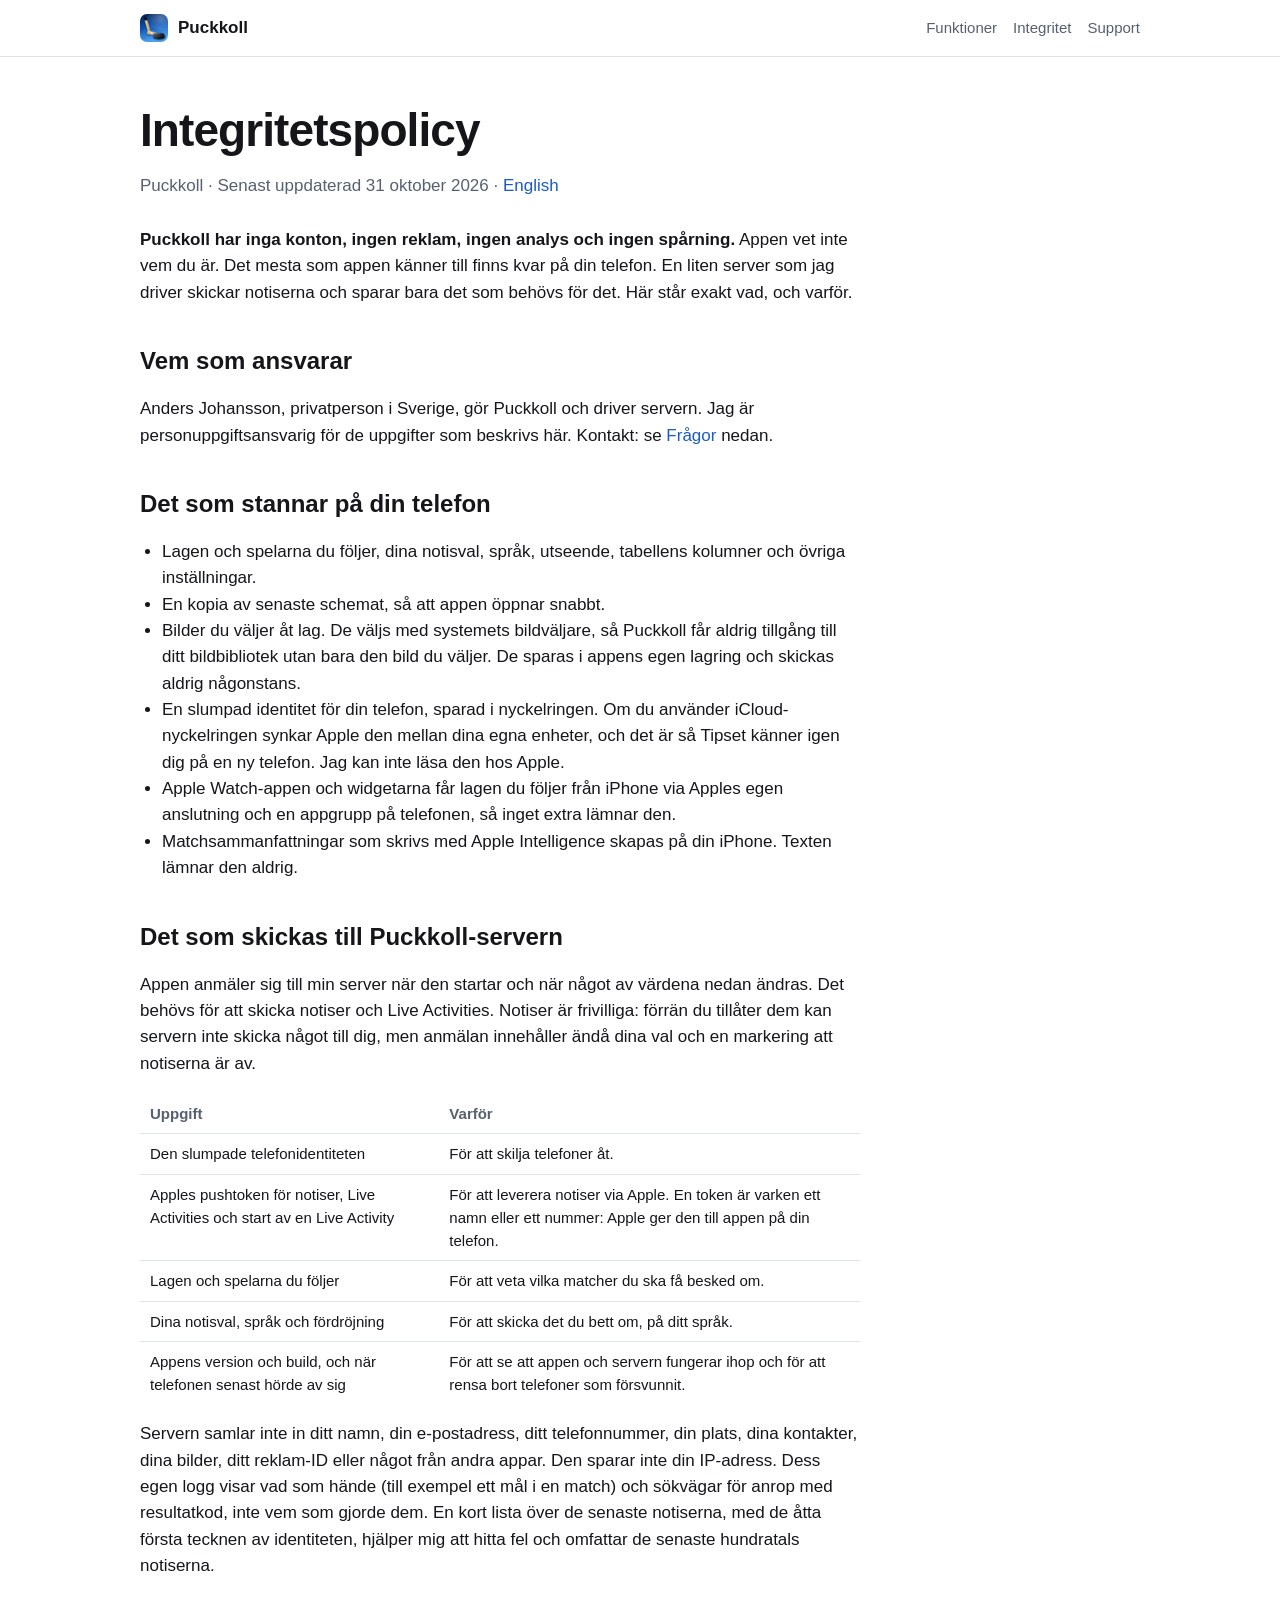
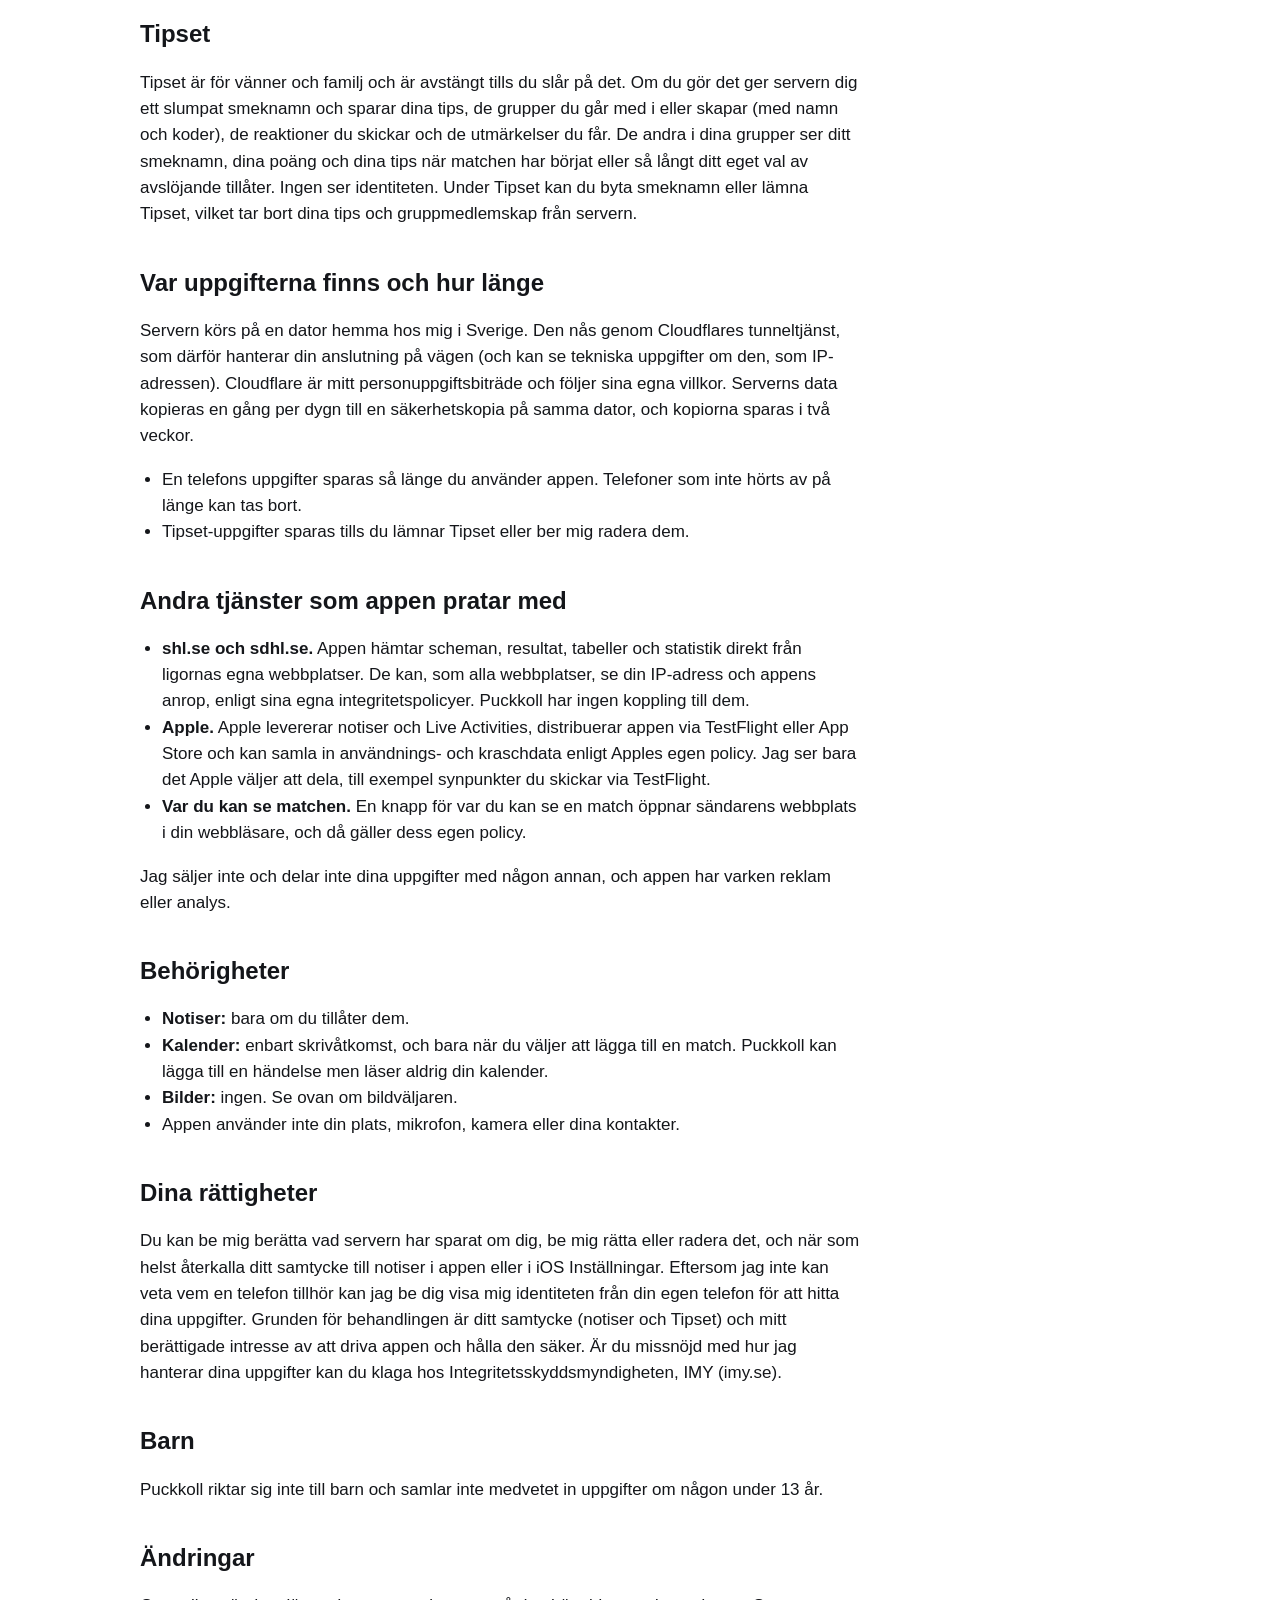
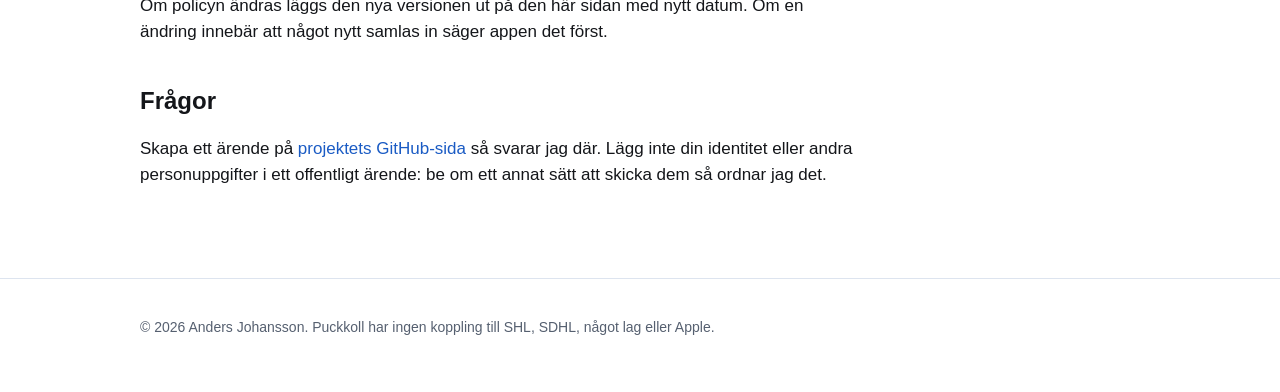
==== integritet.html @ f641938c "Puckkoll website: home, privacy policy (English and Swedish) and support" ====
<!doctype html>
<html lang="sv">
<head>
  <meta charset="utf-8">
  <meta name="viewport" content="width=device-width, initial-scale=1">
  <title>Integritetspolicy – Puckkoll</title>
  <meta name="description" content="Puckkoll har inga konton, ingen reklam, ingen analys och ingen spårning. Här står vad appen sparar på telefonen och vad notisservern lagrar.">
  <meta name="theme-color" content="#2b6fd0">
  <link rel="icon" type="image/png" href="assets/favicon.png">
  <link rel="apple-touch-icon" href="assets/apple-touch-icon.png">
  <link rel="stylesheet" href="style.css">
</head>
<body>
<header class="site-header">
  <div class="wrap">
    <a class="brand" href="./"><img src="assets/favicon.png" alt="" width="28" height="28">Puckkoll</a>
    <nav aria-label="Main"><a href="./#features">Funktioner</a><a href="integritet.html">Integritet</a><a href="support.html">Support</a></nav>
  </div>
</header>
<main class="wrap">
  <article class="prose">
    <h1>Integritetspolicy</h1>
    <p class="meta">Puckkoll &middot; Senast uppdaterad 31 oktober 2026 &middot; <a href="privacy.html">English</a></p>

    <p><strong>Puckkoll har inga konton, ingen reklam, ingen analys och ingen spårning.</strong> Appen vet inte vem du är. Det mesta som appen känner till finns kvar på din telefon. En liten server som jag driver skickar notiserna och sparar bara det som behövs för det. Här står exakt vad, och varför.</p>

    <h2>Vem som ansvarar</h2>
    <p>Anders Johansson, privatperson i Sverige, gör Puckkoll och driver servern. Jag är personuppgiftsansvarig för de uppgifter som beskrivs här. Kontakt: se <a href="#fragor">Frågor</a> nedan.</p>

    <h2>Det som stannar på din telefon</h2>
    <ul>
      <li>Lagen och spelarna du följer, dina notisval, språk, utseende, tabellens kolumner och övriga inställningar.</li>
      <li>En kopia av senaste schemat, så att appen öppnar snabbt.</li>
      <li>Bilder du väljer åt lag. De väljs med systemets bildväljare, så Puckkoll får aldrig tillgång till ditt bildbibliotek utan bara den bild du väljer. De sparas i appens egen lagring och skickas aldrig någonstans.</li>
      <li>En slumpad identitet för din telefon, sparad i nyckelringen. Om du använder iCloud-nyckelringen synkar Apple den mellan dina egna enheter, och det är så Tipset känner igen dig på en ny telefon. Jag kan inte läsa den hos Apple.</li>
      <li>Apple Watch-appen och widgetarna får lagen du följer från iPhone via Apples egen anslutning och en appgrupp på telefonen, så inget extra lämnar den.</li>
      <li>Matchsammanfattningar som skrivs med Apple Intelligence skapas på din iPhone. Texten lämnar den aldrig.</li>
    </ul>

    <h2>Det som skickas till Puckkoll-servern</h2>
    <p>Appen anmäler sig till min server när den startar och när något av värdena nedan ändras. Det behövs för att skicka notiser och Live Activities. Notiser är frivilliga: förrän du tillåter dem kan servern inte skicka något till dig, men anmälan innehåller ändå dina val och en markering att notiserna är av.</p>
    <table>
      <tr><th>Uppgift</th><th>Varför</th></tr>
      <tr><td>Den slumpade telefonidentiteten</td><td>För att skilja telefoner åt.</td></tr>
      <tr><td>Apples pushtoken för notiser, Live Activities och start av en Live Activity</td><td>För att leverera notiser via Apple. En token är varken ett namn eller ett nummer: Apple ger den till appen på din telefon.</td></tr>
      <tr><td>Lagen och spelarna du följer</td><td>För att veta vilka matcher du ska få besked om.</td></tr>
      <tr><td>Dina notisval, språk och fördröjning</td><td>För att skicka det du bett om, på ditt språk.</td></tr>
      <tr><td>Appens version och build, och när telefonen senast hörde av sig</td><td>För att se att appen och servern fungerar ihop och för att rensa bort telefoner som försvunnit.</td></tr>
    </table>
    <p>Servern samlar inte in ditt namn, din e-postadress, ditt telefonnummer, din plats, dina kontakter, dina bilder, ditt reklam-ID eller något från andra appar. Den sparar inte din IP-adress. Dess egen logg visar vad som hände (till exempel ett mål i en match) och sökvägar för anrop med resultatkod, inte vem som gjorde dem. En kort lista över de senaste notiserna, med de åtta första tecknen av identiteten, hjälper mig att hitta fel och omfattar de senaste hundratals notiserna.</p>

    <h2>Tipset</h2>
    <p>Tipset är för vänner och familj och är avstängt tills du slår på det. Om du gör det ger servern dig ett slumpat smeknamn och sparar dina tips, de grupper du går med i eller skapar (med namn och koder), de reaktioner du skickar och de utmärkelser du får. De andra i dina grupper ser ditt smeknamn, dina poäng och dina tips när matchen har börjat eller så långt ditt eget val av avslöjande tillåter. Ingen ser identiteten. Under Tipset kan du byta smeknamn eller lämna Tipset, vilket tar bort dina tips och gruppmedlemskap från servern.</p>

    <h2>Var uppgifterna finns och hur länge</h2>
    <p>Servern körs på en dator hemma hos mig i Sverige. Den nås genom Cloudflares tunneltjänst, som därför hanterar din anslutning på vägen (och kan se tekniska uppgifter om den, som IP-adressen). Cloudflare är mitt personuppgiftsbiträde och följer sina egna villkor. Serverns data kopieras en gång per dygn till en säkerhetskopia på samma dator, och kopiorna sparas i två veckor.</p>
    <ul>
      <li>En telefons uppgifter sparas så länge du använder appen. Telefoner som inte hörts av på länge kan tas bort.</li>
      <li>Tipset-uppgifter sparas tills du lämnar Tipset eller ber mig radera dem.</li>
    </ul>

    <h2>Andra tjänster som appen pratar med</h2>
    <ul>
      <li><strong>shl.se och sdhl.se.</strong> Appen hämtar scheman, resultat, tabeller och statistik direkt från ligornas egna webbplatser. De kan, som alla webbplatser, se din IP-adress och appens anrop, enligt sina egna integritetspolicyer. Puckkoll har ingen koppling till dem.</li>
      <li><strong>Apple.</strong> Apple levererar notiser och Live Activities, distribuerar appen via TestFlight eller App Store och kan samla in användnings- och kraschdata enligt Apples egen policy. Jag ser bara det Apple väljer att dela, till exempel synpunkter du skickar via TestFlight.</li>
      <li><strong>Var du kan se matchen.</strong> En knapp för var du kan se en match öppnar sändarens webbplats i din webbläsare, och då gäller dess egen policy.</li>
    </ul>
    <p>Jag säljer inte och delar inte dina uppgifter med någon annan, och appen har varken reklam eller analys.</p>

    <h2>Behörigheter</h2>
    <ul>
      <li><strong>Notiser:</strong> bara om du tillåter dem.</li>
      <li><strong>Kalender:</strong> enbart skrivåtkomst, och bara när du väljer att lägga till en match. Puckkoll kan lägga till en händelse men läser aldrig din kalender.</li>
      <li><strong>Bilder:</strong> ingen. Se ovan om bildväljaren.</li>
      <li>Appen använder inte din plats, mikrofon, kamera eller dina kontakter.</li>
    </ul>

    <h2>Dina rättigheter</h2>
    <p>Du kan be mig berätta vad servern har sparat om dig, be mig rätta eller radera det, och när som helst återkalla ditt samtycke till notiser i appen eller i iOS Inställningar. Eftersom jag inte kan veta vem en telefon tillhör kan jag be dig visa mig identiteten från din egen telefon för att hitta dina uppgifter. Grunden för behandlingen är ditt samtycke (notiser och Tipset) och mitt berättigade intresse av att driva appen och hålla den säker. Är du missnöjd med hur jag hanterar dina uppgifter kan du klaga hos Integritetsskyddsmyndigheten, IMY (imy.se).</p>

    <h2>Barn</h2>
    <p>Puckkoll riktar sig inte till barn och samlar inte medvetet in uppgifter om någon under 13 år.</p>

    <h2>Ändringar</h2>
    <p>Om policyn ändras läggs den nya versionen ut på den här sidan med nytt datum. Om en ändring innebär att något nytt samlas in säger appen det först.</p>

    <h2 id="fragor">Frågor</h2>
    <p>Skapa ett ärende på <a href="https://github.com/iDrewn/puckkoll-site/issues">projektets GitHub-sida</a> så svarar jag där. Lägg inte din identitet eller andra personuppgifter i ett offentligt ärende: be om ett annat sätt att skicka dem så ordnar jag det.</p>
  </article>
</main>
<footer>
  <div class="wrap">
    <p>&copy; 2026 Anders Johansson. Puckkoll har ingen koppling till SHL, SDHL, något lag eller Apple.</p>
  </div>
</footer>
</body>
</html>
---- style.css ----
:root {
  --bg: #ffffff;
  --surface: #f2f6fc;
  --text: #14161a;
  --muted: #566070;
  --line: #dde4ef;
  --ink: #1a5bc4;      /* blue for text and links, 6.2:1 on white */
  --ink-fill: #2b6fd0; /* the app icon's blue, for shapes */
  --on-ink: #ffffff;
  --radius: 22px;
  --maxw: 1040px;
}
@media (prefers-color-scheme: dark) {
  :root {
    --bg: #0b0f16;
    --surface: #131a26;
    --text: #f2f5fa;
    --muted: #a3adbd;
    --line: #232d3d;
    --ink: #8db9ff;
    --ink-fill: #2b6fd0;
    --on-ink: #071226;
  }
}
* { box-sizing: border-box; }
html { -webkit-text-size-adjust: 100%; scroll-behavior: smooth; }
@media (prefers-reduced-motion: reduce) { html { scroll-behavior: auto; } }
body { margin: 0; background: var(--bg); color: var(--text);
  font: 17px/1.55 -apple-system, BlinkMacSystemFont, "SF Pro Text", "Segoe UI", Roboto, Helvetica, Arial, sans-serif; }
a { color: var(--ink); text-decoration: none; }
a:hover { text-decoration: underline; }
a:focus-visible, summary:focus-visible { outline: 3px solid var(--ink); outline-offset: 3px; border-radius: 6px; }
img { max-width: 100%; height: auto; display: block; }
.wrap { max-width: var(--maxw); margin: 0 auto; padding: 0 20px; }

/* Header */
.site-header { position: sticky; top: 0; z-index: 10; background: color-mix(in srgb, var(--bg) 85%, transparent);
  backdrop-filter: saturate(180%) blur(20px); -webkit-backdrop-filter: saturate(180%) blur(20px); border-bottom: 1px solid var(--line); }
.site-header .wrap { display: flex; align-items: center; justify-content: space-between; flex-wrap: wrap; gap: 2px 16px; min-height: 56px; padding-top: 8px; padding-bottom: 8px; }
.brand { display: flex; align-items: center; gap: 10px; font-weight: 700; color: var(--text); }
.brand img { width: 28px; height: 28px; border-radius: 7px; }
nav a { margin-right: 16px; color: var(--muted); font-size: 15px; white-space: nowrap; }
nav a:last-child { margin-right: 0; }
nav a:hover { color: var(--text); text-decoration: none; }

/* A puck: a dark body, the club's colours as three stripes on its face, a little gloss. The same look as the badges in the app. */
.puck { --a: var(--ink-fill); --b: #fff; position: relative; display: block; width: 56px; height: 56px; border-radius: 50%;
  background: linear-gradient(180deg, #4a4a4c, #1b1b1d); box-shadow: 0 3px 8px rgba(10, 20, 40, .28); flex: none; }
.puck::before { content: ""; position: absolute; inset: 9%; border-radius: 50%; transform: translateY(-1%);
  background: linear-gradient(90deg, var(--a) 0 32%, var(--b) 32% 68%, var(--a) 68%); }
.puck::after { content: ""; position: absolute; inset: 9%; border-radius: 50%; transform: translateY(-1%);
  background: linear-gradient(135deg, rgba(255,255,255,.34), rgba(255,255,255,0) 45%, rgba(0,0,0,.22)); box-shadow: inset 0 0 0 1px rgba(255,255,255,.3); }

/* Hero: the puck slides in like it was passed, unless the visitor prefers reduced motion */
.hero { padding: 64px 0 40px; text-align: center; }
.hero .mark { width: min(168px, 44vw); height: auto; margin: 0 auto 18px; }
.hero .mark .puck { width: 100%; height: auto; aspect-ratio: 1; --a: #ffcc00; --b: #101114; animation: pass 1.1s .15s cubic-bezier(.2,.8,.2,1) both; }
@keyframes pass { from { transform: translateX(-80px) rotate(-180deg); opacity: 0; } to { transform: none; opacity: 1; } }
@media (prefers-reduced-motion: reduce) { .hero .mark .puck { animation: none; } }
.hero h1 { font: 700 clamp(44px, 9vw, 76px)/1.02 ui-rounded, "SF Pro Rounded", -apple-system, BlinkMacSystemFont, "Segoe UI", sans-serif; letter-spacing: -0.02em; margin: 0 0 14px; }
.hero p.lead { font-size: clamp(19px, 3vw, 23px); color: var(--muted); max-width: 640px; margin: 0 auto 26px; }
.badge { display: inline-block; padding: 6px 14px; border-radius: 999px; background: var(--surface); border: 1px solid var(--line); font-size: 14px; color: var(--muted); }
.showcase { margin-top: 44px; display: flex; gap: 24px; justify-content: center; align-items: flex-end; flex-wrap: wrap; }
.showcase .wide { width: min(880px, 100%); }
.showcase img { border-radius: 22px; border: 1px solid var(--line); box-shadow: 0 24px 48px rgba(10, 40, 100, .2); background: #fff; }
.caption { color: var(--muted); font-size: 14px; margin: 14px auto 0; }

/* The league's clubs, as pucks */
.clubs { display: flex; flex-wrap: wrap; gap: 14px; justify-content: center; margin: 34px auto 0; max-width: 760px; }
.clubs .puck { width: 48px; height: 48px; }

/* Sections */
section { padding: 56px 0; }
section h2 { font-size: clamp(28px, 5vw, 40px); line-height: 1.12; letter-spacing: -0.015em; margin: 0 0 12px; }
section .sub { color: var(--muted); max-width: 640px; margin: 0 0 32px; }
.grid { display: grid; gap: 18px; grid-template-columns: repeat(auto-fit, minmax(280px, 1fr)); }
.card { background: var(--surface); border: 1px solid var(--line); border-radius: var(--radius); padding: 24px; }
.card h3 { margin: 14px 0 6px; font-size: 20px; }
.card p { margin: 0; color: var(--muted); }
/* Each card carries a club's colours on a small puck, so the page is drawn with the app's own pieces */
.card .puck { width: 34px; height: 34px; }

.steps { display: grid; gap: 18px; grid-template-columns: repeat(auto-fit, minmax(240px, 1fr)); list-style: none; padding: 0; margin: 0; counter-reset: step; }
.steps li { counter-increment: step; background: var(--surface); border: 1px solid var(--line); border-radius: var(--radius); padding: 22px 24px; }
.steps li::before { content: counter(step); display: grid; place-items: center; width: 32px; height: 32px; border-radius: 50%; background: var(--ink); color: var(--on-ink); font-weight: 700; margin-bottom: 10px; }
.steps strong { display: block; font-size: 19px; margin-bottom: 4px; }
.steps span { color: var(--muted); }

.pair { display: grid; gap: 24px; grid-template-columns: repeat(auto-fit, minmax(300px, 1fr)); margin-top: 8px; }
.pair figure { margin: 0; }
.pair img { border-radius: 18px; border: 1px solid var(--line); box-shadow: 0 16px 36px rgba(10, 40, 100, .16); background: #fff; }
.pair figcaption { color: var(--muted); font-size: 14px; margin-top: 10px; }

.facts { display: grid; gap: 28px; grid-template-columns: repeat(auto-fit, minmax(280px, 1fr)); }
.facts h3 { margin: 0 0 8px; font-size: 18px; }
.facts ul { margin: 0; padding-left: 20px; color: var(--muted); }
.facts li { margin: 4px 0; }

/* Text pages */
.prose { max-width: 720px; padding: 48px 0 72px; }
.prose h1 { font-size: clamp(32px, 6vw, 46px); line-height: 1.1; margin: 0 0 8px; letter-spacing: -0.02em; }
.prose h2 { font-size: 24px; margin: 36px 0 8px; }
.prose .meta { color: var(--muted); margin-bottom: 28px; }
.prose ul { padding-left: 22px; }
.prose table { width: 100%; border-collapse: collapse; margin: 12px 0; font-size: 15px; }
.prose th, .prose td { text-align: left; vertical-align: top; padding: 8px 10px; border-top: 1px solid var(--line); }
.prose th { color: var(--muted); font-weight: 600; border-top: 0; }
.prose details { background: var(--surface); border: 1px solid var(--line); border-radius: 14px; padding: 14px 18px; margin: 12px 0; }
.prose summary { cursor: pointer; font-weight: 600; }
.prose details p { margin: 10px 0 0; color: var(--muted); }
code { background: var(--surface); border: 1px solid var(--line); border-radius: 6px; padding: 1px 6px; font-size: .92em; }

.button { display: inline-block; padding: 11px 22px; border-radius: 999px; background: var(--ink); color: var(--on-ink); font-weight: 600; }
.button:hover { text-decoration: none; filter: brightness(1.08); }
.button.secondary { background: var(--surface); color: var(--text); border: 1px solid var(--line); }

footer { border-top: 1px solid var(--line); padding: 32px 0 48px; color: var(--muted); font-size: 14px; }
footer p { margin: 6px 0; max-width: 760px; }
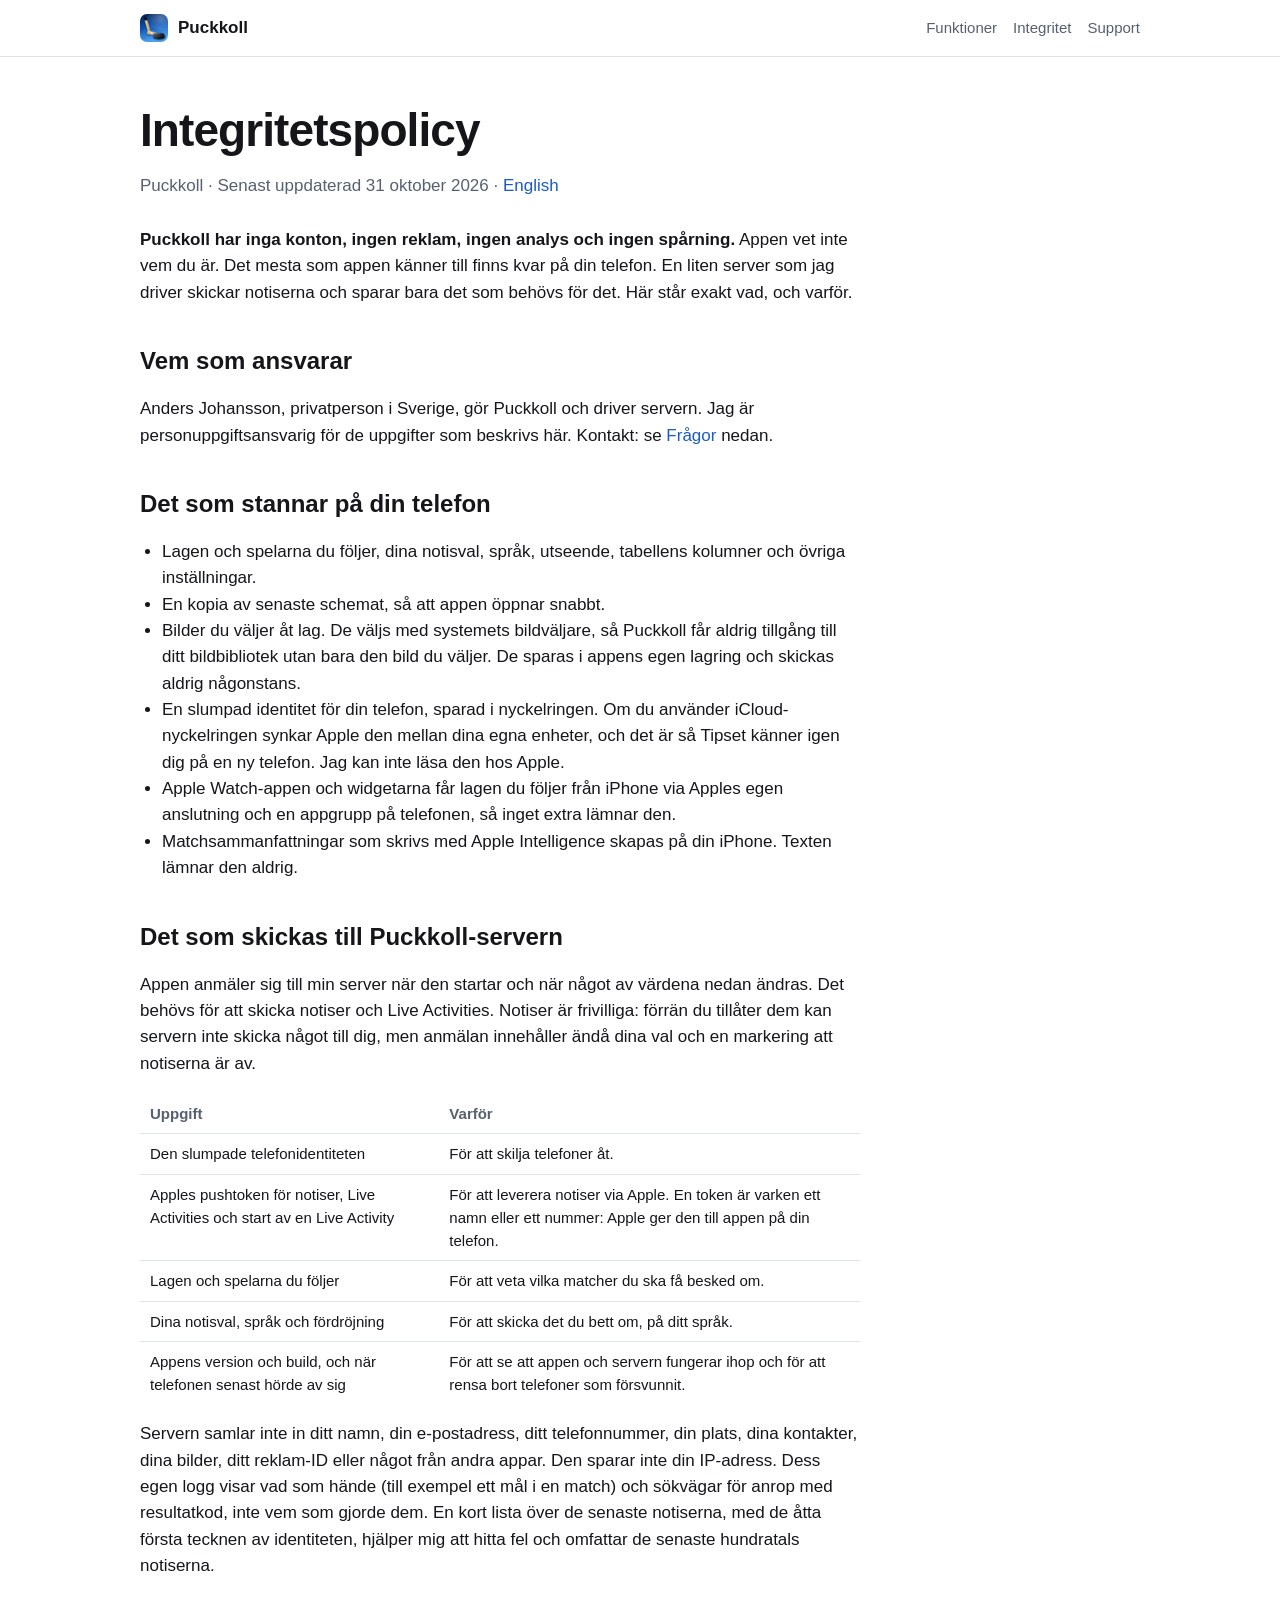
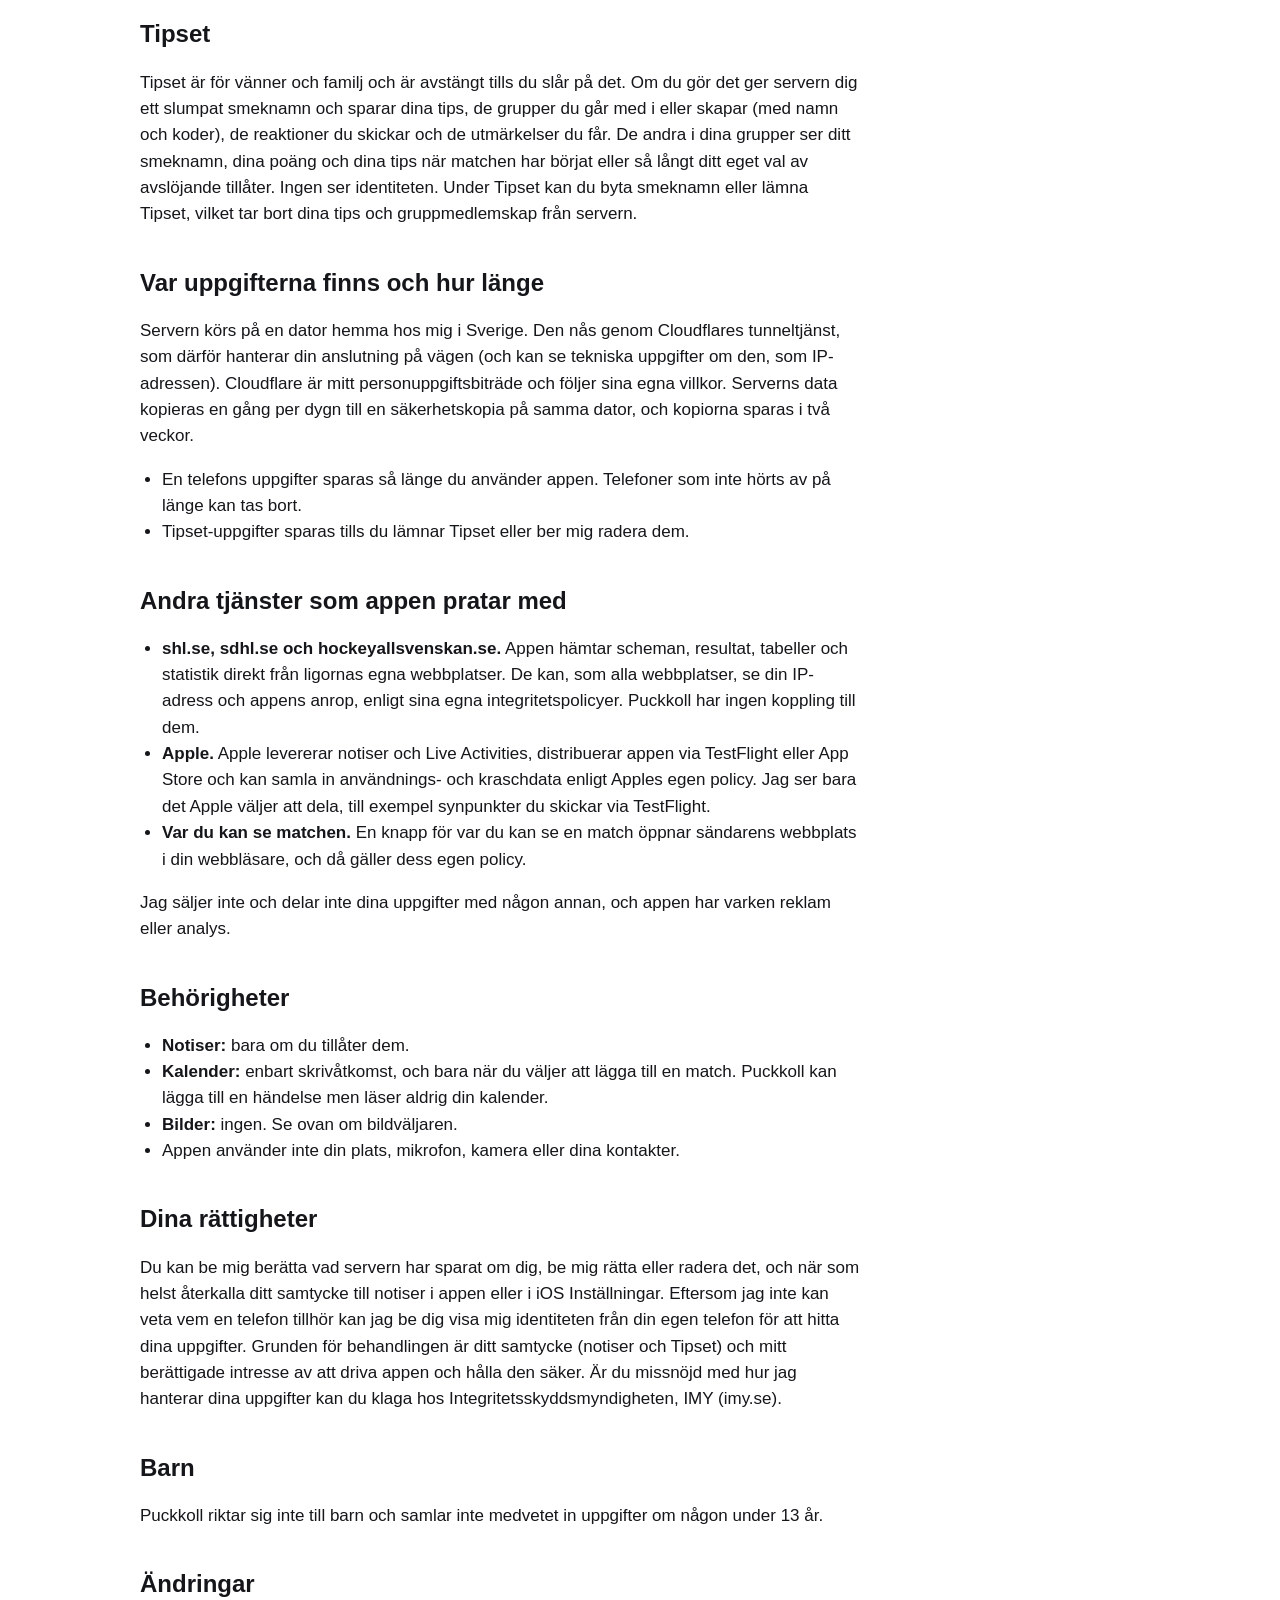
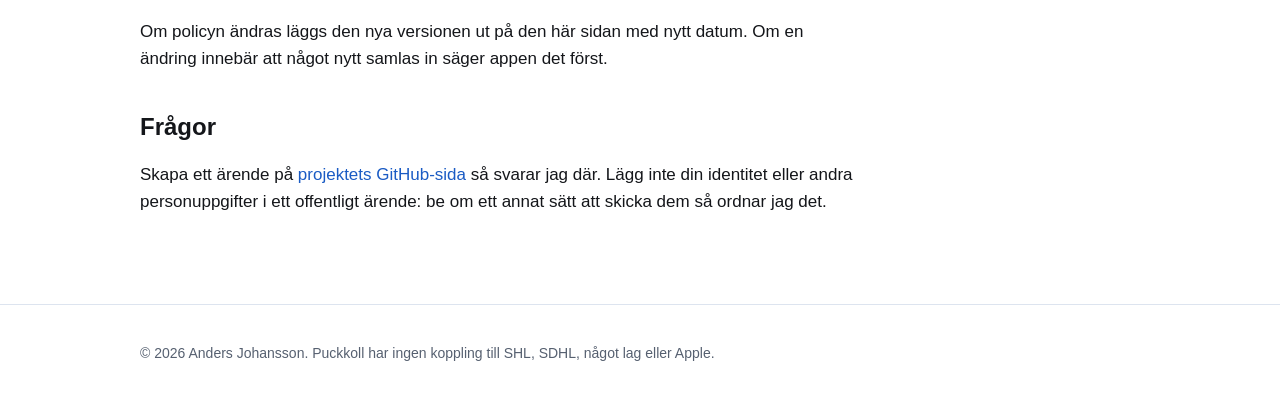
==== commit 49533ca1: "Site: TestFlight link and HockeyAllsvenskan" ====
--- a/integritet.html
+++ b/integritet.html
@@ -61,7 +61,7 @@
 
     <h2>Andra tjänster som appen pratar med</h2>
     <ul>
-      <li><strong>shl.se och sdhl.se.</strong> Appen hämtar scheman, resultat, tabeller och statistik direkt från ligornas egna webbplatser. De kan, som alla webbplatser, se din IP-adress och appens anrop, enligt sina egna integritetspolicyer. Puckkoll har ingen koppling till dem.</li>
+      <li><strong>shl.se, sdhl.se och hockeyallsvenskan.se.</strong> Appen hämtar scheman, resultat, tabeller och statistik direkt från ligornas egna webbplatser. De kan, som alla webbplatser, se din IP-adress och appens anrop, enligt sina egna integritetspolicyer. Puckkoll har ingen koppling till dem.</li>
       <li><strong>Apple.</strong> Apple levererar notiser och Live Activities, distribuerar appen via TestFlight eller App Store och kan samla in användnings- och kraschdata enligt Apples egen policy. Jag ser bara det Apple väljer att dela, till exempel synpunkter du skickar via TestFlight.</li>
       <li><strong>Var du kan se matchen.</strong> En knapp för var du kan se en match öppnar sändarens webbplats i din webbläsare, och då gäller dess egen policy.</li>
     </ul>
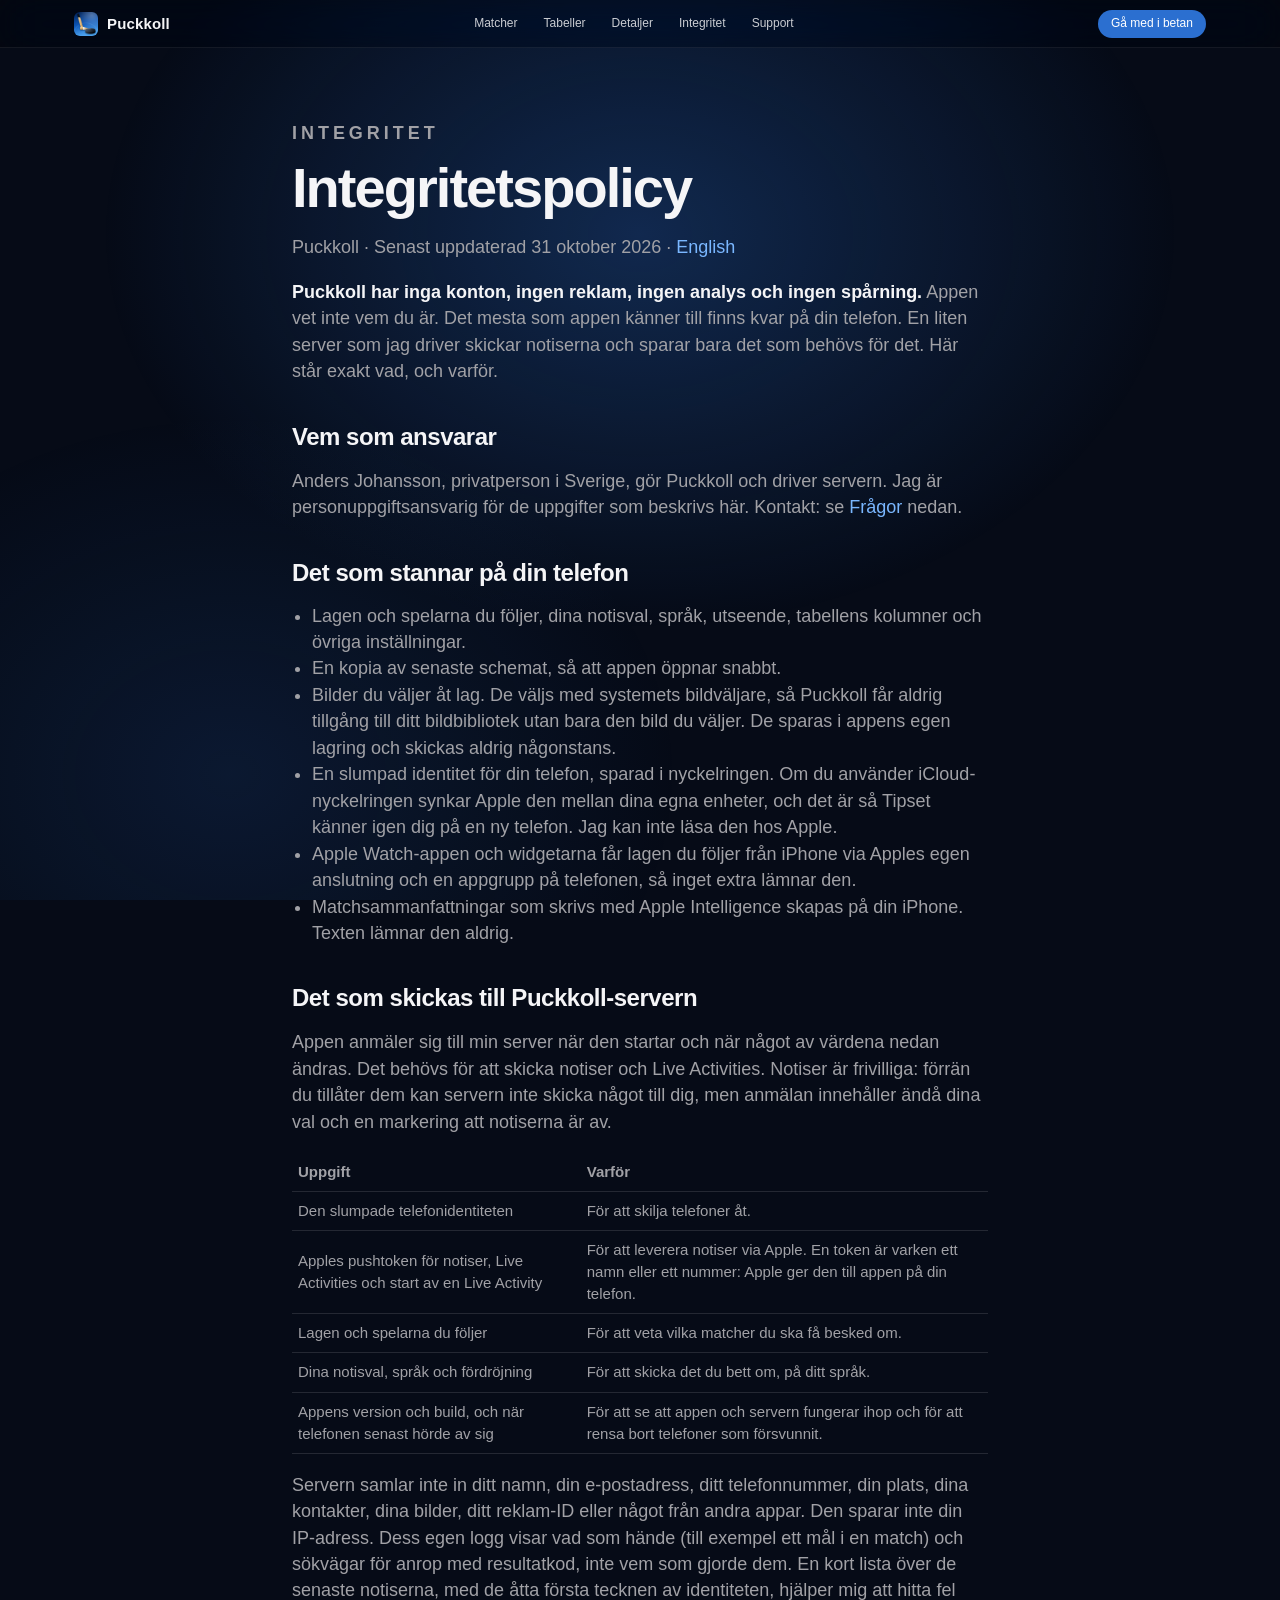
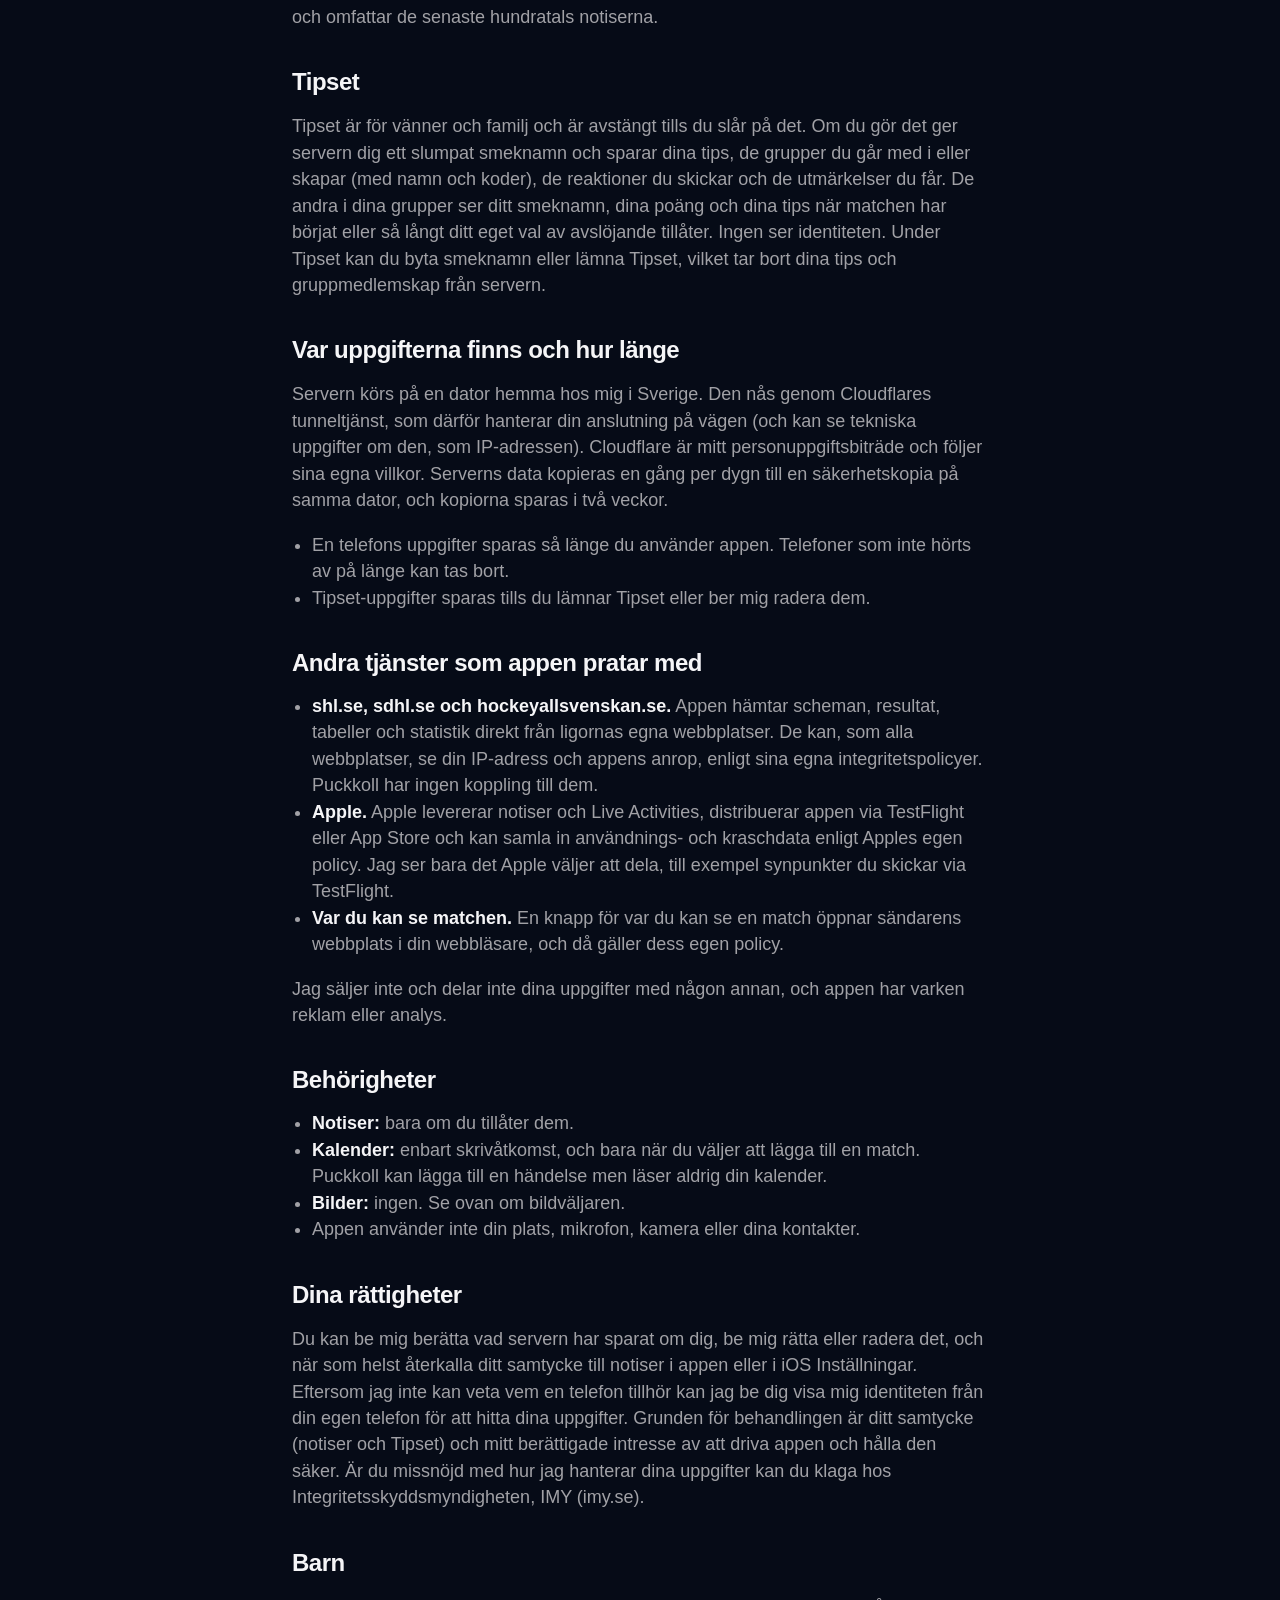
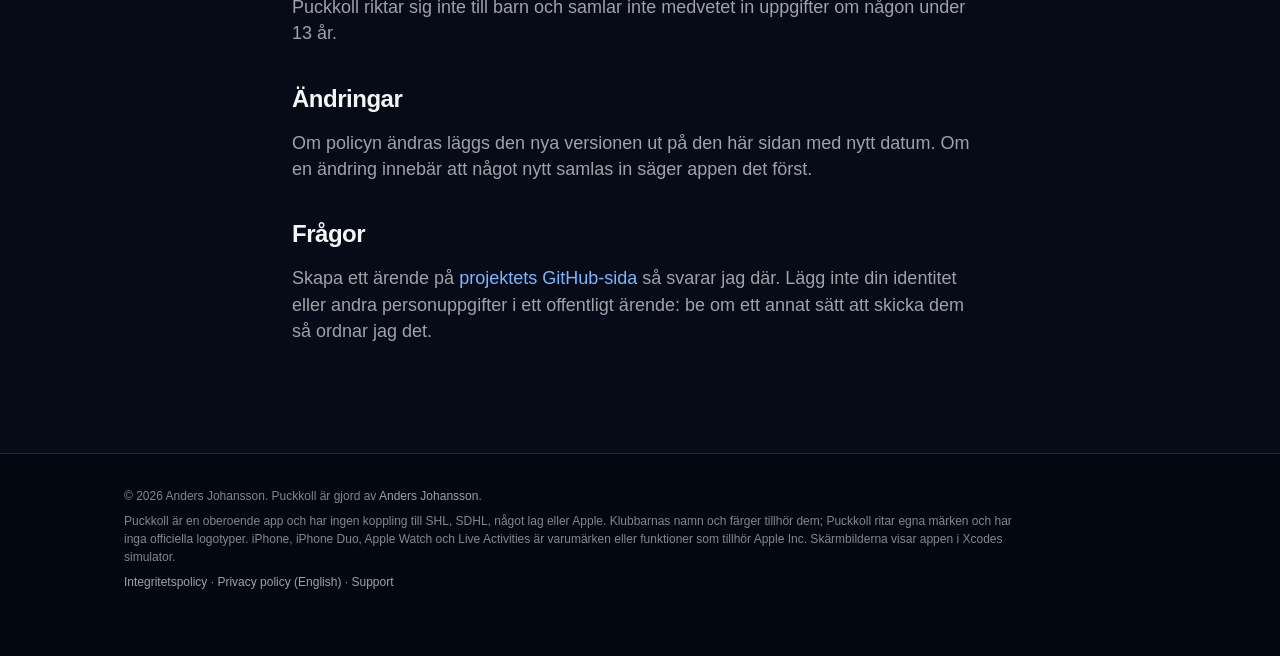
==== commit 2e044bca: "Rebuild in the shared scroll-motion style: pinned stages, continuous colour, Framedevice mockups Co-" ====
--- a/integritet.html
+++ b/integritet.html
@@ -2,24 +2,26 @@
 <html lang="sv">
 <head>
   <meta charset="utf-8">
-  <meta name="viewport" content="width=device-width, initial-scale=1">
+  <meta name="viewport" content="width=device-width, initial-scale=1, viewport-fit=cover">
   <title>Integritetspolicy – Puckkoll</title>
-  <meta name="description" content="Puckkoll har inga konton, ingen reklam, ingen analys och ingen spårning. Här står vad appen sparar på telefonen och vad notisservern lagrar.">
-  <meta name="theme-color" content="#2b6fd0">
+  <meta name="description" content="Så hanterar Puckkoll dina uppgifter.">
+  <meta name="theme-color" content="#060b17">
   <link rel="icon" type="image/png" href="assets/favicon.png">
   <link rel="apple-touch-icon" href="assets/apple-touch-icon.png">
-  <link rel="stylesheet" href="style.css">
+  <link rel="stylesheet" href="motion.css">
+  <link rel="stylesheet" href="theme.css">
 </head>
 <body>
-<header class="site-header">
-  <div class="wrap">
-    <a class="brand" href="./"><img src="assets/favicon.png" alt="" width="28" height="28">Puckkoll</a>
-    <nav aria-label="Main"><a href="./#features">Funktioner</a><a href="integritet.html">Integritet</a><a href="support.html">Support</a></nav>
-  </div>
-</header>
-<main class="wrap">
+<div class="ambient" aria-hidden="true"></div>
+<header class="nav"><div class="wrap">
+  <a class="brand" href="./"><img src="assets/icon.png" alt="" width="24" height="24">Puckkoll</a>
+  <ul><li><a href="./#matcher">Matcher</a></li><li><a href="./#tabeller">Tabeller</a></li><li><a href="./#details">Detaljer</a></li><li><a href="./integritet.html">Integritet</a></li><li><a href="./support.html">Support</a></li></ul>
+  <a class="buy" href="https://testflight.apple.com/join/mNUufdGk">Gå med i betan</a>
+</div></header>
+<main class="doc">
   <article class="prose">
-    <h1>Integritetspolicy</h1>
+    <p class="eyebrow">Integritet</p>
+  <h1>Integritetspolicy</h1>
     <p class="meta">Puckkoll &middot; Senast uppdaterad 31 oktober 2026 &middot; <a href="privacy.html">English</a></p>
 
     <p><strong>Puckkoll har inga konton, ingen reklam, ingen analys och ingen spårning.</strong> Appen vet inte vem du är. Det mesta som appen känner till finns kvar på din telefon. En liten server som jag driver skickar notiserna och sparar bara det som behövs för det. Här står exakt vad, och varför.</p>
@@ -88,10 +90,6 @@
     <p>Skapa ett ärende på <a href="https://github.com/iDrewn/puckkoll-site/issues">projektets GitHub-sida</a> så svarar jag där. Lägg inte din identitet eller andra personuppgifter i ett offentligt ärende: be om ett annat sätt att skicka dem så ordnar jag det.</p>
   </article>
 </main>
-<footer>
-  <div class="wrap">
-    <p>&copy; 2026 Anders Johansson. Puckkoll har ingen koppling till SHL, SDHL, något lag eller Apple.</p>
-  </div>
-</footer>
+<footer><div class="wrap"><p>&copy; 2026 Anders Johansson. Puckkoll är gjord av <a href="https://github.com/iDrewn">Anders Johansson</a>.</p><p>Puckkoll är en oberoende app och har ingen koppling till SHL, SDHL, något lag eller Apple. Klubbarnas namn och färger tillhör dem; Puckkoll ritar egna märken och har inga officiella logotyper. iPhone, iPhone Duo, Apple Watch och Live Activities är varumärken eller funktioner som tillhör Apple Inc. Skärmbilderna visar appen i Xcodes simulator.</p><p><a href="integritet.html">Integritetspolicy</a> &middot; <a href="privacy.html">Privacy policy (English)</a> &middot; <a href="support.html">Support</a></p></div></footer>
 </body>
 </html>
--- a/motion.css
+++ b/motion.css
@@ -0,0 +1,155 @@
+/* Shared base for the app sites. Per-site colours come from :root variables in theme.css. */
+:root {
+  --accent: #2b6fd0; --accent2: #7ab7ff; --bg: #05080f; --glow: 43,111,208;
+  --fg: #f5f5f7; --muted: #a1a1a6; --line: rgba(255,255,255,.12); --card: rgba(255,255,255,.06);
+  --gx: 0; --gy: 0;
+  --sans: -apple-system, BlinkMacSystemFont, "SF Pro Display", "SF Pro Text", "Helvetica Neue", Helvetica, Arial, sans-serif;
+}
+* { box-sizing: border-box; }
+html { -webkit-text-size-adjust: 100%; scroll-behavior: smooth; background: var(--bg); }
+body { margin: 0; background: var(--bg); color: var(--fg); font: 17px/1.47 var(--sans); -webkit-font-smoothing: antialiased; overflow-x: hidden; }
+a { color: var(--accent2); text-decoration: none; }
+a:hover { text-decoration: underline; }
+img { max-width: 100%; display: block; }
+.wrap { max-width: 1080px; margin: 0 auto; padding: 0 24px; }
+
+/* A glow that drifts behind everything, so the page itself seems to move */
+.ambient { position: fixed; inset: 0; z-index: 0; pointer-events: none;
+  background:
+    radial-gradient(60vmax 44vmax at calc(50% + var(--gx) * 1%) calc(26% + var(--gy) * 1%), rgba(var(--glow), .30), transparent 70%),
+    radial-gradient(50vmax 40vmax at calc(18% - var(--gx) * .8%) calc(86% - var(--gy) * 1%), rgba(var(--glow), .14), transparent 70%); }
+main, footer { position: relative; z-index: 1; }
+
+/* Nav */
+.nav { position: fixed; top: 0; left: 0; right: 0; z-index: 50; height: 48px; background: rgba(0,0,0,.34); backdrop-filter: saturate(180%) blur(22px); -webkit-backdrop-filter: saturate(180%) blur(22px); border-bottom: 1px solid rgba(255,255,255,.07); }
+.nav .wrap { height: 48px; display: flex; align-items: center; justify-content: space-between; gap: 18px; max-width: 1180px; }
+.brand { display: flex; align-items: center; gap: 9px; color: var(--fg); font-weight: 600; font-size: 15px; letter-spacing: .01em; }
+.brand:hover { text-decoration: none; }
+.brand img { width: 24px; height: 24px; border-radius: 6px; }
+.nav ul { display: flex; gap: 26px; list-style: none; margin: 0; padding: 0; font-size: 12px; }
+.nav ul a { color: rgba(245,245,247,.82); }
+.nav ul a:hover { color: #fff; text-decoration: none; }
+.buy { font-size: 12px; background: var(--accent); color: #fff; padding: 5px 13px; border-radius: 99px; font-weight: 500; }
+.buy:hover { text-decoration: none; filter: brightness(1.12); }
+@media (max-width: 760px) { .nav ul { display: none; } }
+
+/* Type */
+.eyebrow { font-size: 13px; font-weight: 700; letter-spacing: .22em; text-transform: uppercase; color: var(--accent2); margin: 0 0 14px; }
+h1, h2, h3 { font-family: var(--sans); letter-spacing: -.035em; margin: 0; }
+h1 { font-size: clamp(46px, 10vw, 112px); line-height: 1; font-weight: 800; }
+h2 { font-size: clamp(34px, 5.6vw, 68px); line-height: 1.04; font-weight: 800; }
+h3 { font-size: 24px; line-height: 1.15; font-weight: 700; letter-spacing: -.02em; }
+.grad { background: linear-gradient(92deg, var(--accent2), var(--accent) 55%, var(--accent3, var(--accent))); -webkit-background-clip: text; background-clip: text; color: transparent; }
+.lead { font-size: clamp(19px, 2.3vw, 28px); line-height: 1.28; color: var(--muted); font-weight: 500; margin: 22px 0 0; max-width: 34ch; }
+.cta { display: flex; gap: 12px; flex-wrap: wrap; margin-top: 30px; }
+.pill { display: inline-block; padding: 12px 24px; border-radius: 99px; font-size: 17px; font-weight: 500; }
+.pill:hover { text-decoration: none; filter: brightness(1.12); }
+.pill.fill { background: var(--accent); color: #fff; }
+.pill.line { border: 1px solid var(--accent2); color: var(--accent2); }
+.pill.off { background: rgba(255,255,255,.1); color: var(--muted); cursor: default; }
+
+/* ---- Pinned stages: the content moves while the screen stays ---- */
+.stage { position: relative; height: calc(var(--n, 4) * 100vh); height: calc(var(--n, 4) * 100svh); }
+.pin { position: sticky; top: 0; height: 100vh; height: 100svh; overflow: hidden; }
+.pin.split { display: grid; grid-template-columns: 1fr 1fr; align-items: center; max-width: 1180px; margin: 0 auto; padding: 0 28px; gap: 24px; }
+.pin.split.flip .copy { order: 2; }
+.copy { position: relative; height: 56vh; height: 56svh; }
+.beat { position: absolute; inset: 0; display: flex; flex-direction: column; justify-content: center; opacity: var(--v, 1);
+  transform: translate3d(0, calc(var(--ty, 0) * 1px), 0) scale(calc(.95 + .05 * var(--v, 1))); filter: blur(calc((1 - var(--v, 1)) * 14px)); will-change: opacity, transform, filter; }
+.beat p { font-size: clamp(18px, 2vw, 24px); line-height: 1.34; color: var(--muted); font-weight: 500; margin: 18px 0 0; max-width: 28ch; }
+.beat h2 { max-width: 12ch; }
+.devwrap { position: relative; height: 86vh; height: 86svh; display: flex; align-items: center; justify-content: center; perspective: 1700px; }
+.device { position: relative; height: 100%; aspect-ratio: 1306 / 2360; will-change: transform; transform-style: preserve-3d; filter: drop-shadow(0 40px 70px rgba(0,0,0,.5)); }
+.device img { position: absolute; inset: 0; width: 100%; height: 100%; object-fit: contain; opacity: var(--v, 1); will-change: opacity; }
+.device.wide { aspect-ratio: auto; height: auto; width: min(100%, 640px); }
+.device.wide img { position: relative; border-radius: 22px; opacity: 1; box-shadow: 0 0 0 1px rgba(255,255,255,.1); }
+.device.wide img + img { position: absolute; inset: 0; height: 100%; opacity: var(--v, 0); }
+
+/* Hero */
+.hero .pin { display: grid; place-items: center; }
+.hero-copy { position: absolute; left: 0; right: 0; top: 0; bottom: 0; display: flex; flex-direction: column; align-items: center; justify-content: center; text-align: center; padding: 0 24px;
+  opacity: var(--v, 1); transform: translate3d(0, calc(var(--ty, 0) * 1px), 0) scale(calc(.92 + .08 * var(--v, 1))); filter: blur(calc((1 - var(--v, 1)) * 16px)); }
+.hero-copy .lead { margin-left: auto; margin-right: auto; max-width: 30ch; }
+.hero-copy .cta { justify-content: center; }
+.hero-tag { position: absolute; left: 0; right: 0; top: 13vh; top: 13svh; padding: 0 24px; text-align: center; font-size: clamp(32px, 7.4vw, 76px); font-weight: 800; letter-spacing: -.04em; line-height: 1.04; opacity: var(--v, 1); transform: translate3d(0, calc(var(--ty, 0) * 1px), 0) scale(calc(.94 + .06 * var(--v, 1))); filter: blur(calc((1 - var(--v, 1)) * 14px)); z-index: 2; }
+.fan { position: absolute; inset: 0; display: grid; place-items: end center; perspective: 1700px; }
+.fan .device { grid-area: 1 / 1; height: min(78svh, 112vw * 1.1); margin-bottom: -2svh; }
+.fan.low .device { margin-bottom: -14svh; }
+
+/* Big numbers */
+.numbers .pin { display: grid; place-items: center; text-align: center; }
+.numbers .row { display: flex; gap: clamp(20px, 6vw, 90px); justify-content: center; flex-wrap: wrap; will-change: transform, opacity; }
+.numbers .n { font-size: clamp(68px, 15vw, 190px); font-weight: 800; letter-spacing: -.06em; line-height: .95; }
+.numbers .l { color: var(--muted); font-weight: 600; letter-spacing: .06em; text-transform: uppercase; font-size: 14px; margin-top: 6px; }
+.numbers .sentence { position: absolute; left: 0; right: 0; bottom: 12vh; text-align: center; font-size: clamp(19px, 2.4vw, 30px); color: var(--muted); font-weight: 500; padding: 0 24px; }
+
+/* Reveal blocks, driven continuously by position */
+[data-reveal] { opacity: var(--r, 1); transform: translate3d(0, calc((1 - var(--r, 1)) * 70px), 0) scale(calc(.93 + .07 * var(--r, 1))); filter: blur(calc((1 - var(--r, 1)) * 8px)); will-change: opacity, transform; }
+section.block { padding: 18vh 0; position: relative; }
+.center { text-align: center; }
+.center .lead { margin-left: auto; margin-right: auto; }
+.bento { display: grid; grid-template-columns: repeat(6, 1fr); gap: 16px; margin-top: 56px; }
+.tile { grid-column: span 2; background: var(--card); border: 1px solid var(--line); border-radius: 30px; padding: 32px; min-height: 230px; text-align: left; backdrop-filter: blur(14px); -webkit-backdrop-filter: blur(14px); }
+.tile.w3 { grid-column: span 3; } .tile.w4 { grid-column: span 4; } .tile.w6 { grid-column: span 6; }
+.tile .k { display: block; font-size: 12px; font-weight: 700; letter-spacing: .2em; text-transform: uppercase; color: var(--accent2); margin-bottom: 14px; }
+.tile h3 { margin-bottom: 10px; }
+.tile p { margin: 0; color: var(--muted); font-size: 17px; }
+.tile.hot { background: linear-gradient(135deg, rgba(var(--glow), .42), rgba(var(--glow), .08)); }
+@media (max-width: 860px) { .bento { grid-template-columns: 1fr; } .tile, .tile.w3, .tile.w4, .tile.w6 { grid-column: auto; } }
+
+/* Horizontal track: vertical scroll becomes sideways motion */
+.hstage .pin { display: flex; align-items: center; }
+.track { display: flex; gap: 22px; padding: 0 22px; will-change: transform; }
+.track .card { flex: 0 0 auto; width: min(78vw, 420px); background: var(--card); border: 1px solid var(--line); border-radius: 32px; padding: 30px; min-height: 52vh; display: flex; flex-direction: column; justify-content: space-between; }
+.track .card h3 { font-size: 30px; }
+.track .card p { color: var(--muted); }
+
+/* Call to action */
+.cta-block { text-align: center; padding: 22vh 0 18vh; }
+.cta-block .icon { width: 132px; height: 132px; border-radius: 30px; margin: 0 auto 30px; box-shadow: 0 20px 60px rgba(var(--glow), .5); }
+.cta-block .cta { justify-content: center; }
+.cta-block .lead { margin-left: auto; margin-right: auto; }
+
+/* Doc pages */
+.doc { max-width: 740px; margin: 0 auto; padding: 120px 22px 90px; position: relative; z-index: 1; }
+.doc h1 { font-size: clamp(36px, 6vw, 56px); }
+.doc h2 { font-size: 24px; margin-top: 40px; letter-spacing: -.02em; }
+.doc p, .doc li { color: var(--muted); font-size: 18px; }
+.doc ul { padding-left: 20px; }
+.doc strong { color: var(--fg); }
+.doc details { background: var(--card); border: 1px solid var(--line); border-radius: 16px; padding: 14px 18px; margin: 12px 0; }
+.doc summary { cursor: pointer; font-weight: 600; color: var(--fg); }
+.doc code { color: var(--fg); }
+.doc table { border-collapse: collapse; width: 100%; font-size: 15px; } .doc td, .doc th { border-bottom: 1px solid var(--line); padding: 8px 6px; text-align: left; color: var(--muted); }
+
+footer { border-top: 1px solid var(--line); padding: 34px 0 56px; color: #86868b; font-size: 12px; background: rgba(0,0,0,.35); }
+footer p { margin: 0 0 8px; max-width: 900px; } footer a { color: #a1a1a6; }
+
+/* Mobile layout: the device on top, the words under it */
+@media (max-width: 820px) {
+  .pin.split { grid-template-columns: 1fr; grid-template-rows: 58svh 1fr; padding: 54px 22px 0; gap: 0; align-items: start; }
+  .pin.split .copy, .pin.split.flip .copy { order: 2; height: 34svh; align-self: start; text-align: center; }
+  .pin.split .devwrap { order: 1; height: 56svh; }
+  .beat { align-items: center; justify-content: flex-start; padding-top: 6px; }
+  .beat h2 { font-size: clamp(28px, 8.4vw, 40px); max-width: 14ch; }
+  .beat p { font-size: 17px; max-width: 30ch; margin-top: 12px; }
+  .fan .device { height: 62svh; }
+}
+
+/* No JS or reduced motion: a calm, stacked layout with nothing pinned */
+:is(html:not(.js), html.reduced) .stage { height: auto; }
+:is(html:not(.js), html.reduced) .pin { position: static; height: auto; overflow: visible; padding: 56px 0; }
+:is(html:not(.js), html.reduced) .copy { height: auto; display: flex; flex-direction: column; gap: 36px; }
+:is(html:not(.js), html.reduced) .beat, :is(html:not(.js), html.reduced) .hero-copy { position: static; opacity: 1; transform: none; filter: none; }
+:is(html:not(.js), html.reduced) .hero-copy { padding: 60px 24px; }
+:is(html:not(.js), html.reduced) .hero-tag { position: static; opacity: 1; transform: none; filter: none; padding: 20px 24px; }
+:is(html:not(.js), html.reduced) .devwrap { height: auto; flex-wrap: wrap; gap: 18px; }
+:is(html:not(.js), html.reduced) .device { height: 62vh; transform: none !important; }
+:is(html:not(.js), html.reduced) .device img { position: relative; opacity: 1; }
+:is(html:not(.js), html.reduced) .fan { position: static; flex-wrap: wrap; gap: 14px; }
+:is(html:not(.js), html.reduced) .fan .device { height: 52vh; margin: 0; }
+:is(html:not(.js), html.reduced) [data-reveal] { opacity: 1; transform: none; filter: none; }
+:is(html:not(.js), html.reduced) .numbers .pin { padding: 80px 0; }
+:is(html:not(.js), html.reduced) .numbers .sentence { position: static; margin-top: 30px; }
+:is(html:not(.js), html.reduced) .track { flex-wrap: wrap; }
+:is(html:not(.js), html.reduced) .hstage .pin { display: block; }
--- a/theme.css
+++ b/theme.css
@@ -0,0 +1,6 @@
+:root { --accent: #2b6fd0; --accent2: #7ab7ff; --accent3: #9be7ff; --bg: #060b17; --glow: 43,111,208; }
+.puck { --a:#fff; --b:#fff; position: relative; display: block; width: 56px; height: 56px; border-radius: 50%; background: linear-gradient(180deg,#4a4a4c,#1b1b1d); box-shadow: 0 6px 18px rgba(0,0,0,.45); flex: none; }
+.puck::before { content:""; position:absolute; inset:9%; border-radius:50%; transform:translateY(-1%); background: linear-gradient(90deg,var(--a) 0 32%,var(--b) 32% 68%,var(--a) 68%); }
+.puck::after { content:""; position:absolute; inset:9%; border-radius:50%; transform:translateY(-1%); background: linear-gradient(135deg,rgba(255,255,255,.34),rgba(255,255,255,0) 45%,rgba(0,0,0,.22)); box-shadow: inset 0 0 0 1px rgba(255,255,255,.3); }
+.puck.big { width: clamp(54px, 9vw, 96px); height: clamp(54px, 9vw, 96px); will-change: transform; }
+.pucks { display: flex; flex-wrap: wrap; justify-content: center; gap: clamp(14px, 3vw, 34px); max-width: 980px; margin: 0 auto; }
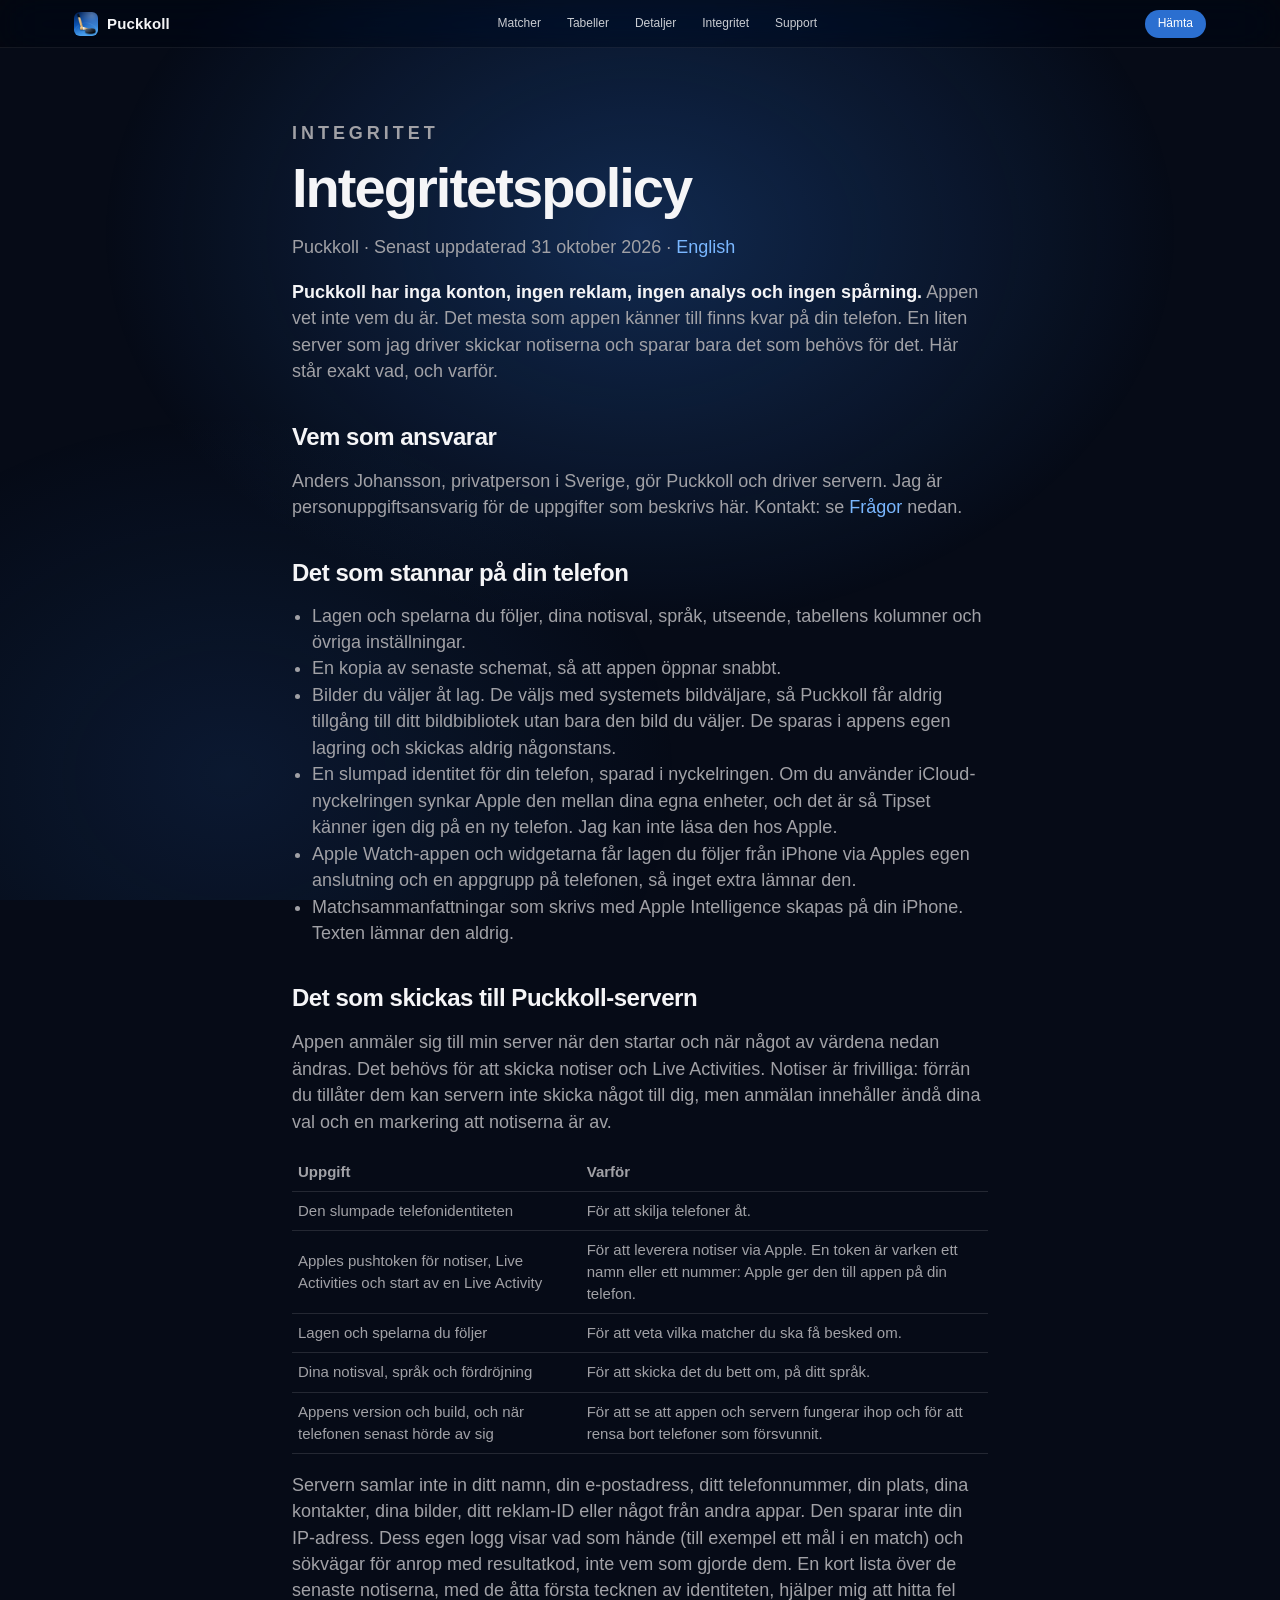
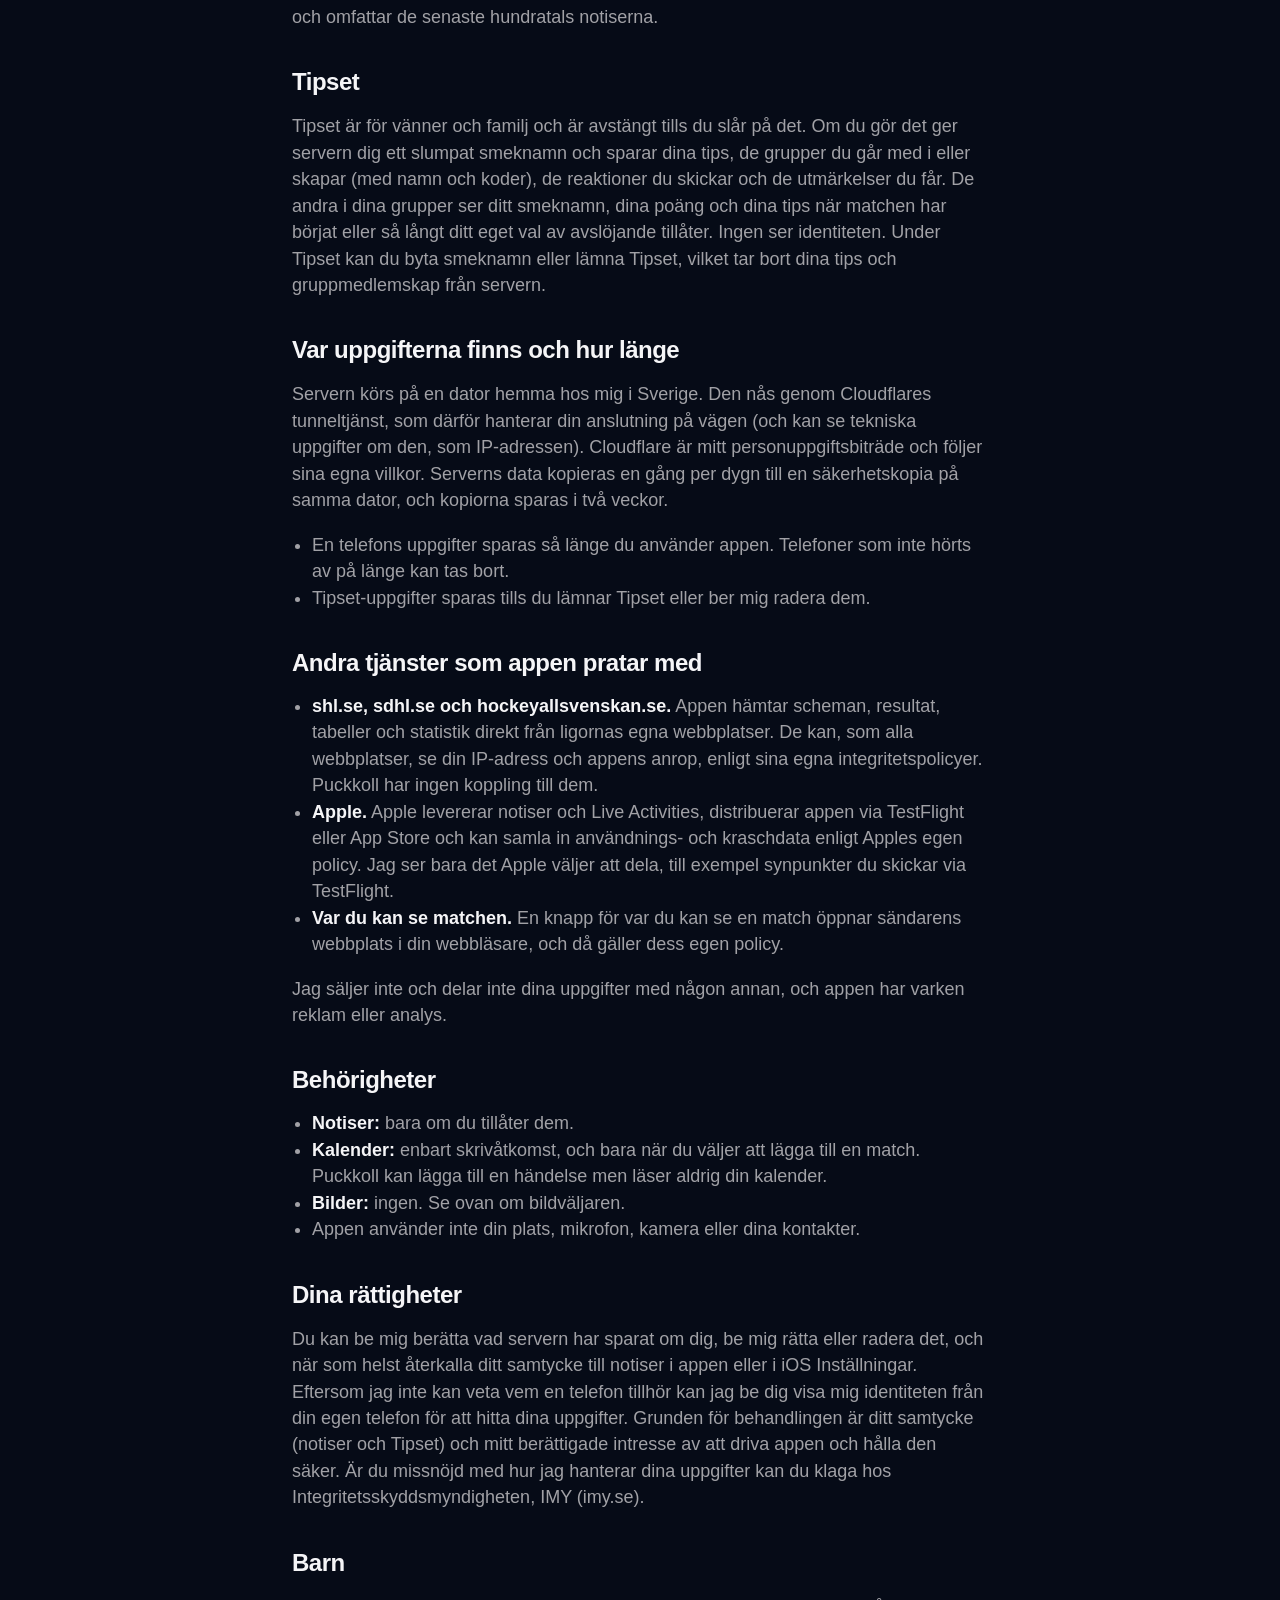
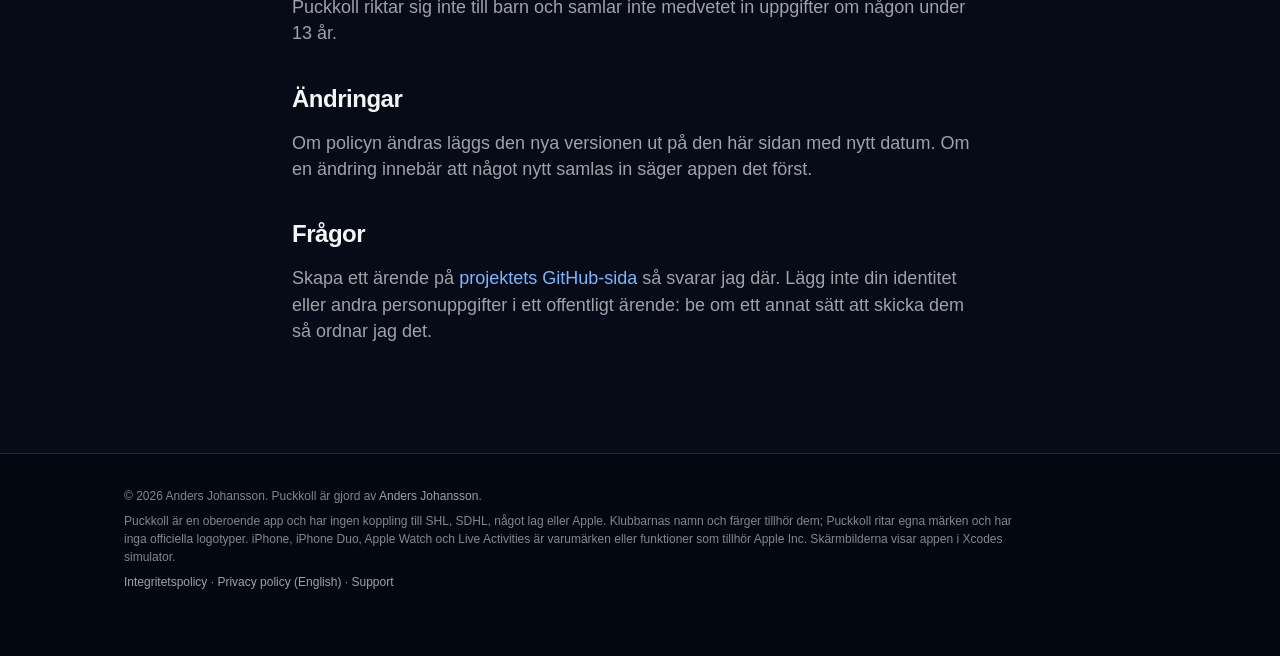
==== commit f09db762: "Puckkoll is on the App Store: link it instead of the TestFlight beta Co-Authored-By: Claude Sonnet 5" ====
--- a/integritet.html
+++ b/integritet.html
@@ -16,7 +16,7 @@
 <header class="nav"><div class="wrap">
   <a class="brand" href="./"><img src="assets/icon.png" alt="" width="24" height="24">Puckkoll</a>
   <ul><li><a href="./#matcher">Matcher</a></li><li><a href="./#tabeller">Tabeller</a></li><li><a href="./#details">Detaljer</a></li><li><a href="./integritet.html">Integritet</a></li><li><a href="./support.html">Support</a></li></ul>
-  <a class="buy" href="https://testflight.apple.com/join/mNUufdGk">Gå med i betan</a>
+  <a class="buy" href="https://apps.apple.com/se/app/puckkoll/id6828416510">Hämta</a>
 </div></header>
 <main class="doc">
   <article class="prose">
--- a/motion.css
+++ b/motion.css
@@ -62,7 +62,8 @@
 .device { position: relative; height: 100%; aspect-ratio: 1306 / 2360; will-change: transform; transform-style: preserve-3d; filter: drop-shadow(0 40px 70px rgba(0,0,0,.5)); }
 .device img { position: absolute; inset: 0; width: 100%; height: 100%; object-fit: contain; opacity: var(--v, 1); will-change: opacity; }
 .device.wide { aspect-ratio: auto; height: auto; width: min(100%, 640px); }
-.device.wide img { position: relative; border-radius: 22px; opacity: 1; box-shadow: 0 0 0 1px rgba(255,255,255,.1); }
+.device.wide img { position: relative; border-radius: 22px; opacity: var(--v, 1); box-shadow: 0 0 0 1px rgba(255,255,255,.1); }
+.device.wide.plain img { border-radius: 0; box-shadow: none; }
 .device.wide img + img { position: absolute; inset: 0; height: 100%; opacity: var(--v, 0); }
 
 /* Hero */
@@ -75,6 +76,17 @@
 .fan { position: absolute; inset: 0; display: grid; place-items: end center; perspective: 1700px; }
 .fan .device { grid-area: 1 / 1; height: min(78svh, 112vw * 1.1); margin-bottom: -2svh; }
 .fan.low .device { margin-bottom: -14svh; }
+.fan.mid .device.icon { height: auto; width: clamp(60px, 12vw, 132px); aspect-ratio: 1; margin-bottom: 30svh; border-radius: 22%; overflow: hidden; filter: drop-shadow(0 22px 40px rgba(0,0,0,.55)); }
+.fan.mid .device.icon img { object-fit: cover; }
+.beat-icon { width: 84px; height: 84px; border-radius: 20px; margin-bottom: 18px; box-shadow: 0 14px 36px rgba(var(--glow), .45); }
+.beat .cta { margin-top: 22px; }
+.beat .cta .pill { padding: 10px 20px; font-size: 16px; }
+.track-head { position: absolute; left: 0; right: 0; top: 14svh; padding: 0 24px; text-align: center; z-index: 1; }
+.hstage .pin { align-items: center; }
+.hstage .track { margin-top: 12svh; }
+.track a.card { color: var(--fg); text-decoration: none; gap: 22px; }
+.track a.card:hover { border-color: var(--accent2); }
+.track .go { color: var(--accent2); font-weight: 600; }
 
 /* Big numbers */
 .numbers .pin { display: grid; place-items: center; text-align: center; }
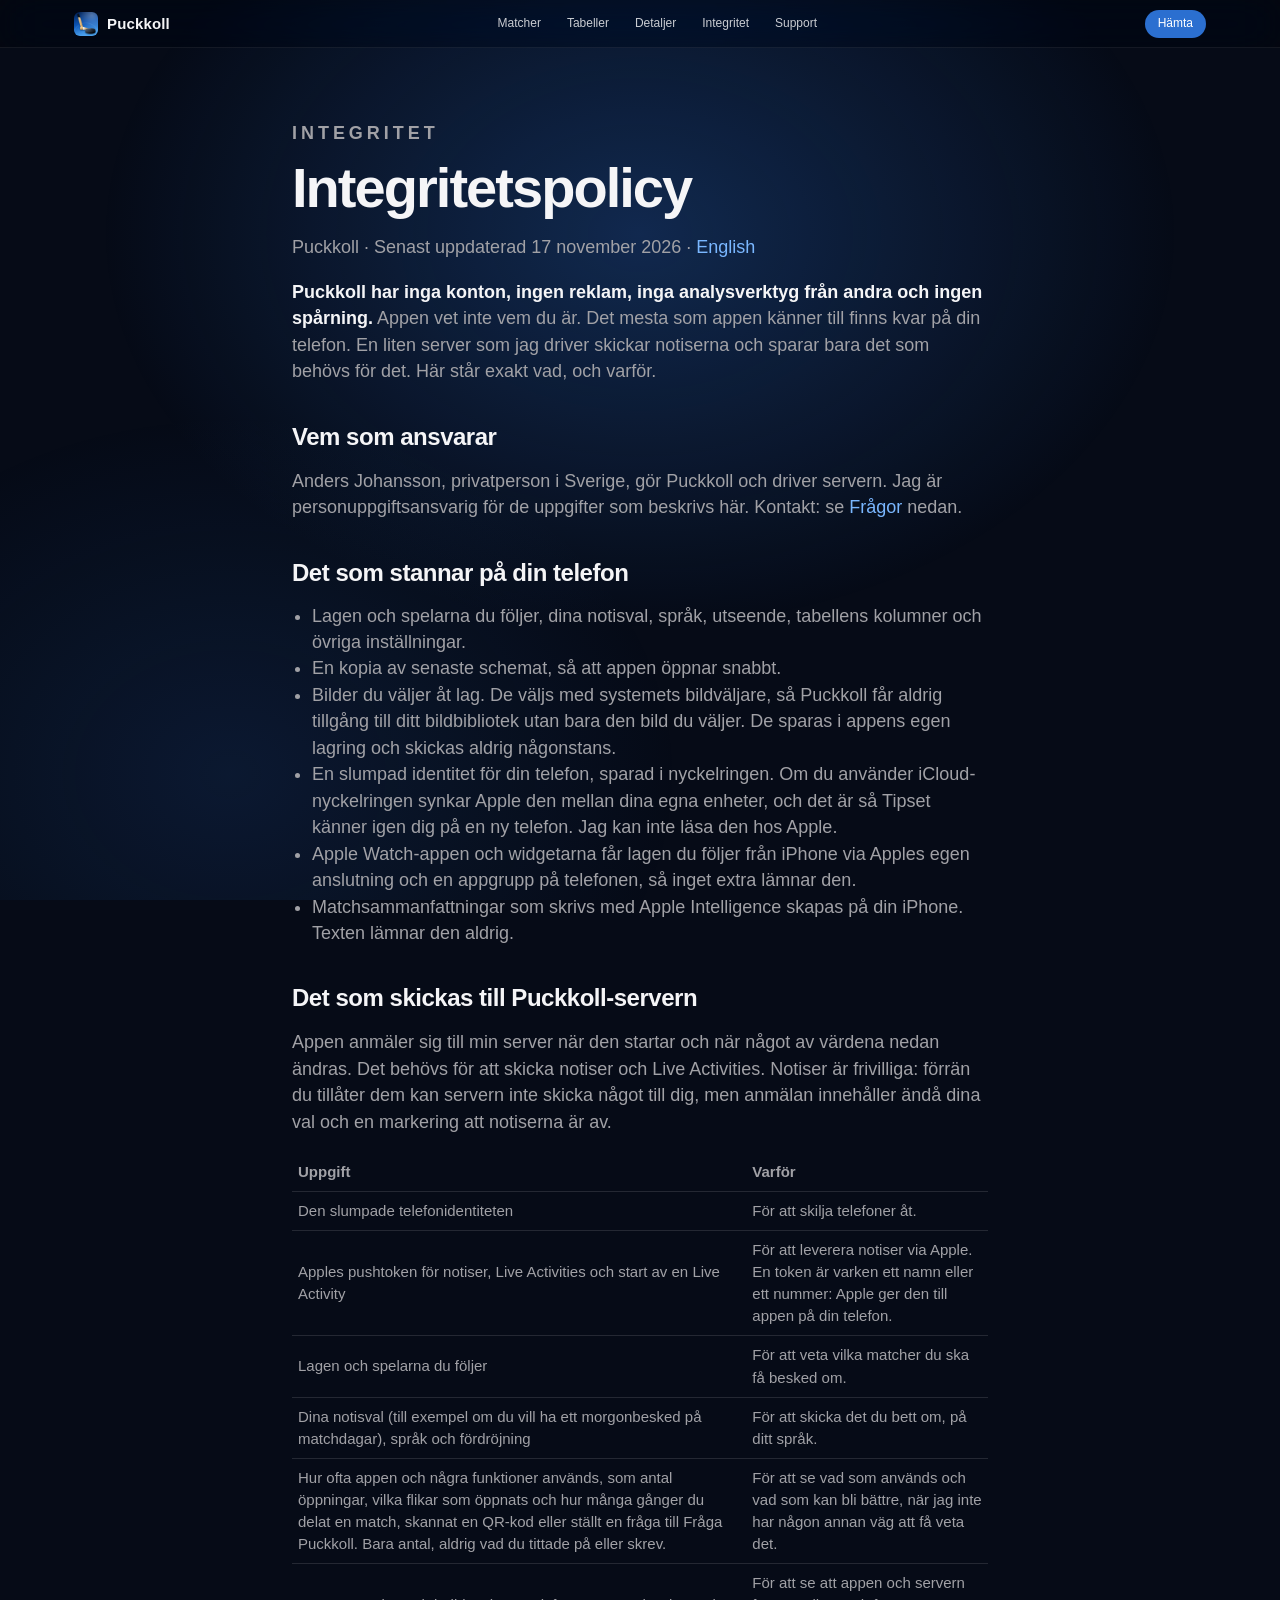
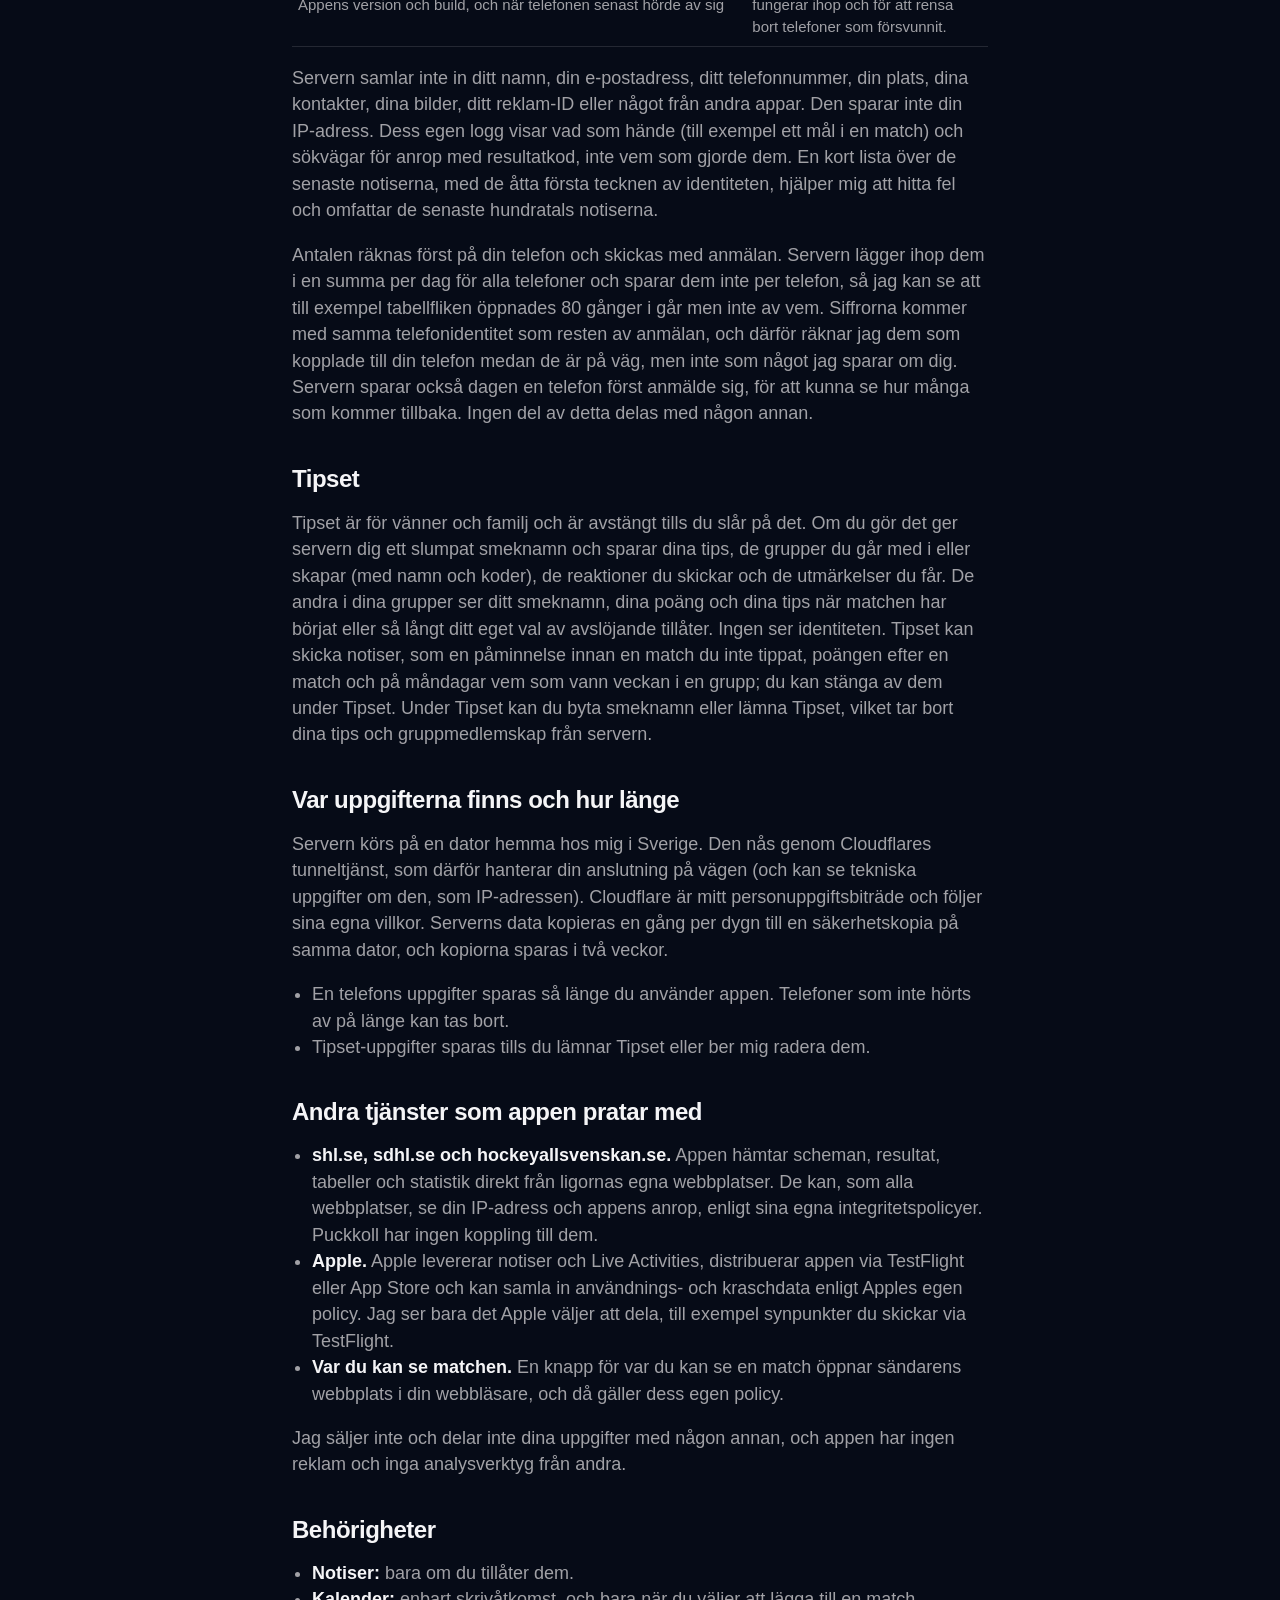
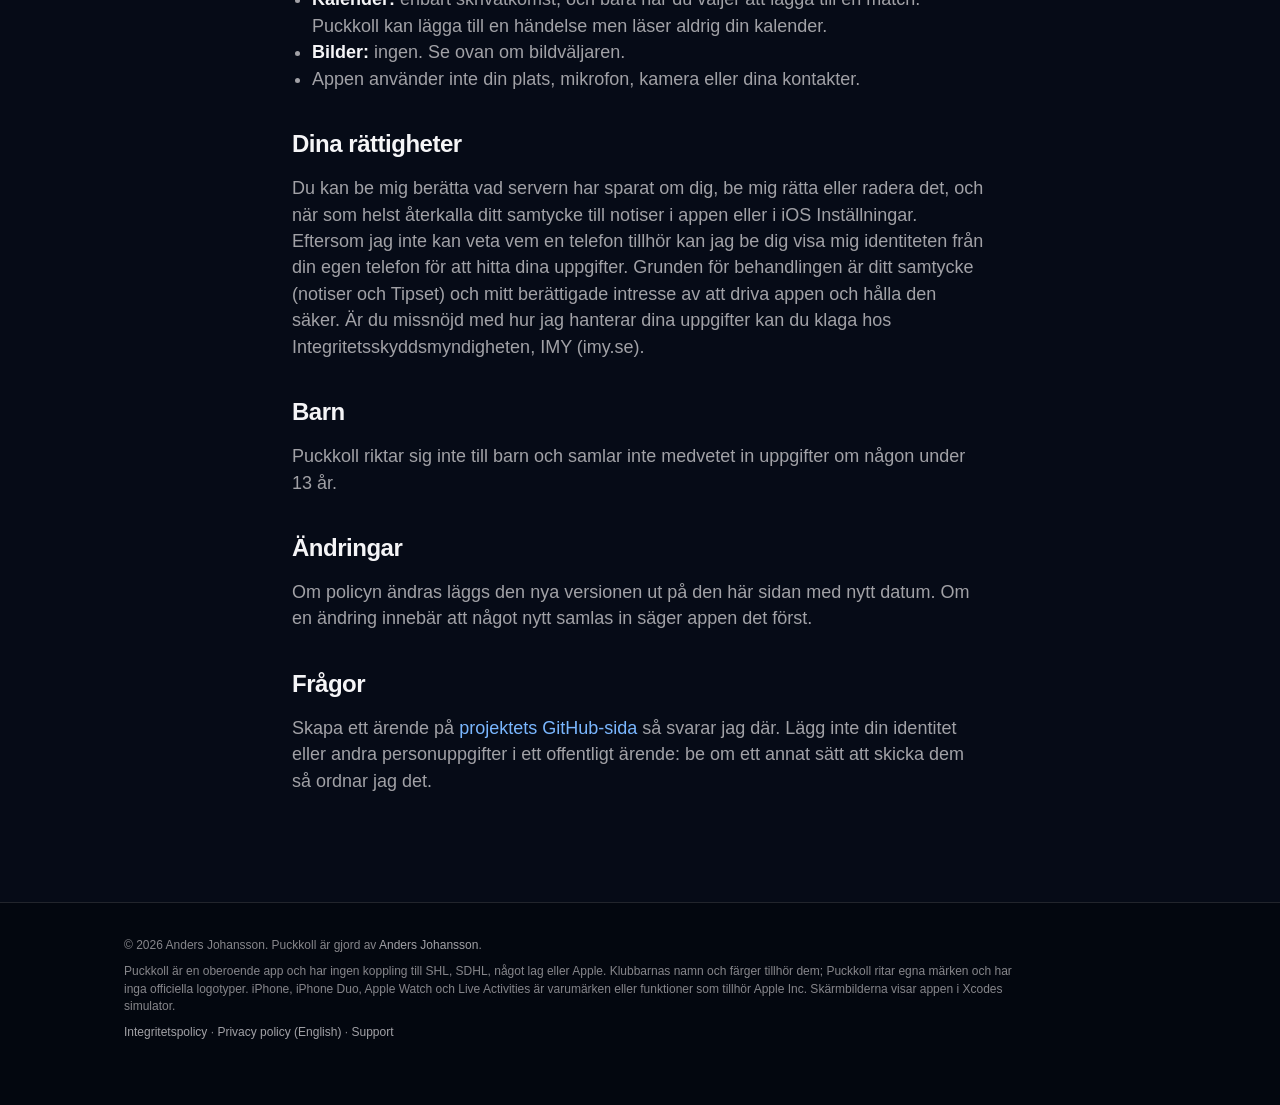
==== commit 7dec7069: "Privacy policy: usage counts, morning message and Tipset notices (17 Nov 2026) Co-Authored-By: Claud" ====
--- a/integritet.html
+++ b/integritet.html
@@ -22,9 +22,9 @@
   <article class="prose">
     <p class="eyebrow">Integritet</p>
   <h1>Integritetspolicy</h1>
-    <p class="meta">Puckkoll &middot; Senast uppdaterad 31 oktober 2026 &middot; <a href="privacy.html">English</a></p>
+    <p class="meta">Puckkoll &middot; Senast uppdaterad 17 november 2026 &middot; <a href="privacy.html">English</a></p>
 
-    <p><strong>Puckkoll har inga konton, ingen reklam, ingen analys och ingen spårning.</strong> Appen vet inte vem du är. Det mesta som appen känner till finns kvar på din telefon. En liten server som jag driver skickar notiserna och sparar bara det som behövs för det. Här står exakt vad, och varför.</p>
+    <p><strong>Puckkoll har inga konton, ingen reklam, inga analysverktyg från andra och ingen spårning.</strong> Appen vet inte vem du är. Det mesta som appen känner till finns kvar på din telefon. En liten server som jag driver skickar notiserna och sparar bara det som behövs för det. Här står exakt vad, och varför.</p>
 
     <h2>Vem som ansvarar</h2>
     <p>Anders Johansson, privatperson i Sverige, gör Puckkoll och driver servern. Jag är personuppgiftsansvarig för de uppgifter som beskrivs här. Kontakt: se <a href="#fragor">Frågor</a> nedan.</p>
@@ -46,13 +46,16 @@
       <tr><td>Den slumpade telefonidentiteten</td><td>För att skilja telefoner åt.</td></tr>
       <tr><td>Apples pushtoken för notiser, Live Activities och start av en Live Activity</td><td>För att leverera notiser via Apple. En token är varken ett namn eller ett nummer: Apple ger den till appen på din telefon.</td></tr>
       <tr><td>Lagen och spelarna du följer</td><td>För att veta vilka matcher du ska få besked om.</td></tr>
-      <tr><td>Dina notisval, språk och fördröjning</td><td>För att skicka det du bett om, på ditt språk.</td></tr>
+      <tr><td>Dina notisval (till exempel om du vill ha ett morgonbesked på matchdagar), språk och fördröjning</td><td>För att skicka det du bett om, på ditt språk.</td></tr>
+      <tr><td>Hur ofta appen och några funktioner används, som antal öppningar, vilka flikar som öppnats och hur många gånger du delat en match, skannat en QR-kod eller ställt en fråga till Fråga Puckkoll. Bara antal, aldrig vad du tittade på eller skrev.</td><td>För att se vad som används och vad som kan bli bättre, när jag inte har någon annan väg att få veta det.</td></tr>
       <tr><td>Appens version och build, och när telefonen senast hörde av sig</td><td>För att se att appen och servern fungerar ihop och för att rensa bort telefoner som försvunnit.</td></tr>
     </table>
     <p>Servern samlar inte in ditt namn, din e-postadress, ditt telefonnummer, din plats, dina kontakter, dina bilder, ditt reklam-ID eller något från andra appar. Den sparar inte din IP-adress. Dess egen logg visar vad som hände (till exempel ett mål i en match) och sökvägar för anrop med resultatkod, inte vem som gjorde dem. En kort lista över de senaste notiserna, med de åtta första tecknen av identiteten, hjälper mig att hitta fel och omfattar de senaste hundratals notiserna.</p>
 
+    <p>Antalen räknas först på din telefon och skickas med anmälan. Servern lägger ihop dem i en summa per dag för alla telefoner och sparar dem inte per telefon, så jag kan se att till exempel tabellfliken öppnades 80 gånger i går men inte av vem. Siffrorna kommer med samma telefonidentitet som resten av anmälan, och därför räknar jag dem som kopplade till din telefon medan de är på väg, men inte som något jag sparar om dig. Servern sparar också dagen en telefon först anmälde sig, för att kunna se hur många som kommer tillbaka. Ingen del av detta delas med någon annan.</p>
+
     <h2>Tipset</h2>
-    <p>Tipset är för vänner och familj och är avstängt tills du slår på det. Om du gör det ger servern dig ett slumpat smeknamn och sparar dina tips, de grupper du går med i eller skapar (med namn och koder), de reaktioner du skickar och de utmärkelser du får. De andra i dina grupper ser ditt smeknamn, dina poäng och dina tips när matchen har börjat eller så långt ditt eget val av avslöjande tillåter. Ingen ser identiteten. Under Tipset kan du byta smeknamn eller lämna Tipset, vilket tar bort dina tips och gruppmedlemskap från servern.</p>
+    <p>Tipset är för vänner och familj och är avstängt tills du slår på det. Om du gör det ger servern dig ett slumpat smeknamn och sparar dina tips, de grupper du går med i eller skapar (med namn och koder), de reaktioner du skickar och de utmärkelser du får. De andra i dina grupper ser ditt smeknamn, dina poäng och dina tips när matchen har börjat eller så långt ditt eget val av avslöjande tillåter. Ingen ser identiteten. Tipset kan skicka notiser, som en påminnelse innan en match du inte tippat, poängen efter en match och på måndagar vem som vann veckan i en grupp; du kan stänga av dem under Tipset. Under Tipset kan du byta smeknamn eller lämna Tipset, vilket tar bort dina tips och gruppmedlemskap från servern.</p>
 
     <h2>Var uppgifterna finns och hur länge</h2>
     <p>Servern körs på en dator hemma hos mig i Sverige. Den nås genom Cloudflares tunneltjänst, som därför hanterar din anslutning på vägen (och kan se tekniska uppgifter om den, som IP-adressen). Cloudflare är mitt personuppgiftsbiträde och följer sina egna villkor. Serverns data kopieras en gång per dygn till en säkerhetskopia på samma dator, och kopiorna sparas i två veckor.</p>
@@ -67,7 +70,7 @@
       <li><strong>Apple.</strong> Apple levererar notiser och Live Activities, distribuerar appen via TestFlight eller App Store och kan samla in användnings- och kraschdata enligt Apples egen policy. Jag ser bara det Apple väljer att dela, till exempel synpunkter du skickar via TestFlight.</li>
       <li><strong>Var du kan se matchen.</strong> En knapp för var du kan se en match öppnar sändarens webbplats i din webbläsare, och då gäller dess egen policy.</li>
     </ul>
-    <p>Jag säljer inte och delar inte dina uppgifter med någon annan, och appen har varken reklam eller analys.</p>
+    <p>Jag säljer inte och delar inte dina uppgifter med någon annan, och appen har ingen reklam och inga analysverktyg från andra.</p>
 
     <h2>Behörigheter</h2>
     <ul>
--- a/motion.css
+++ b/motion.css
@@ -165,3 +165,6 @@
 :is(html:not(.js), html.reduced) .numbers .sentence { position: static; margin-top: 30px; }
 :is(html:not(.js), html.reduced) .track { flex-wrap: wrap; }
 :is(html:not(.js), html.reduced) .hstage .pin { display: block; }
+
+/* The hero visuals sit on top of the hero copy; let clicks fall through to the buttons */
+.fan, .hero-tag { pointer-events: none; }
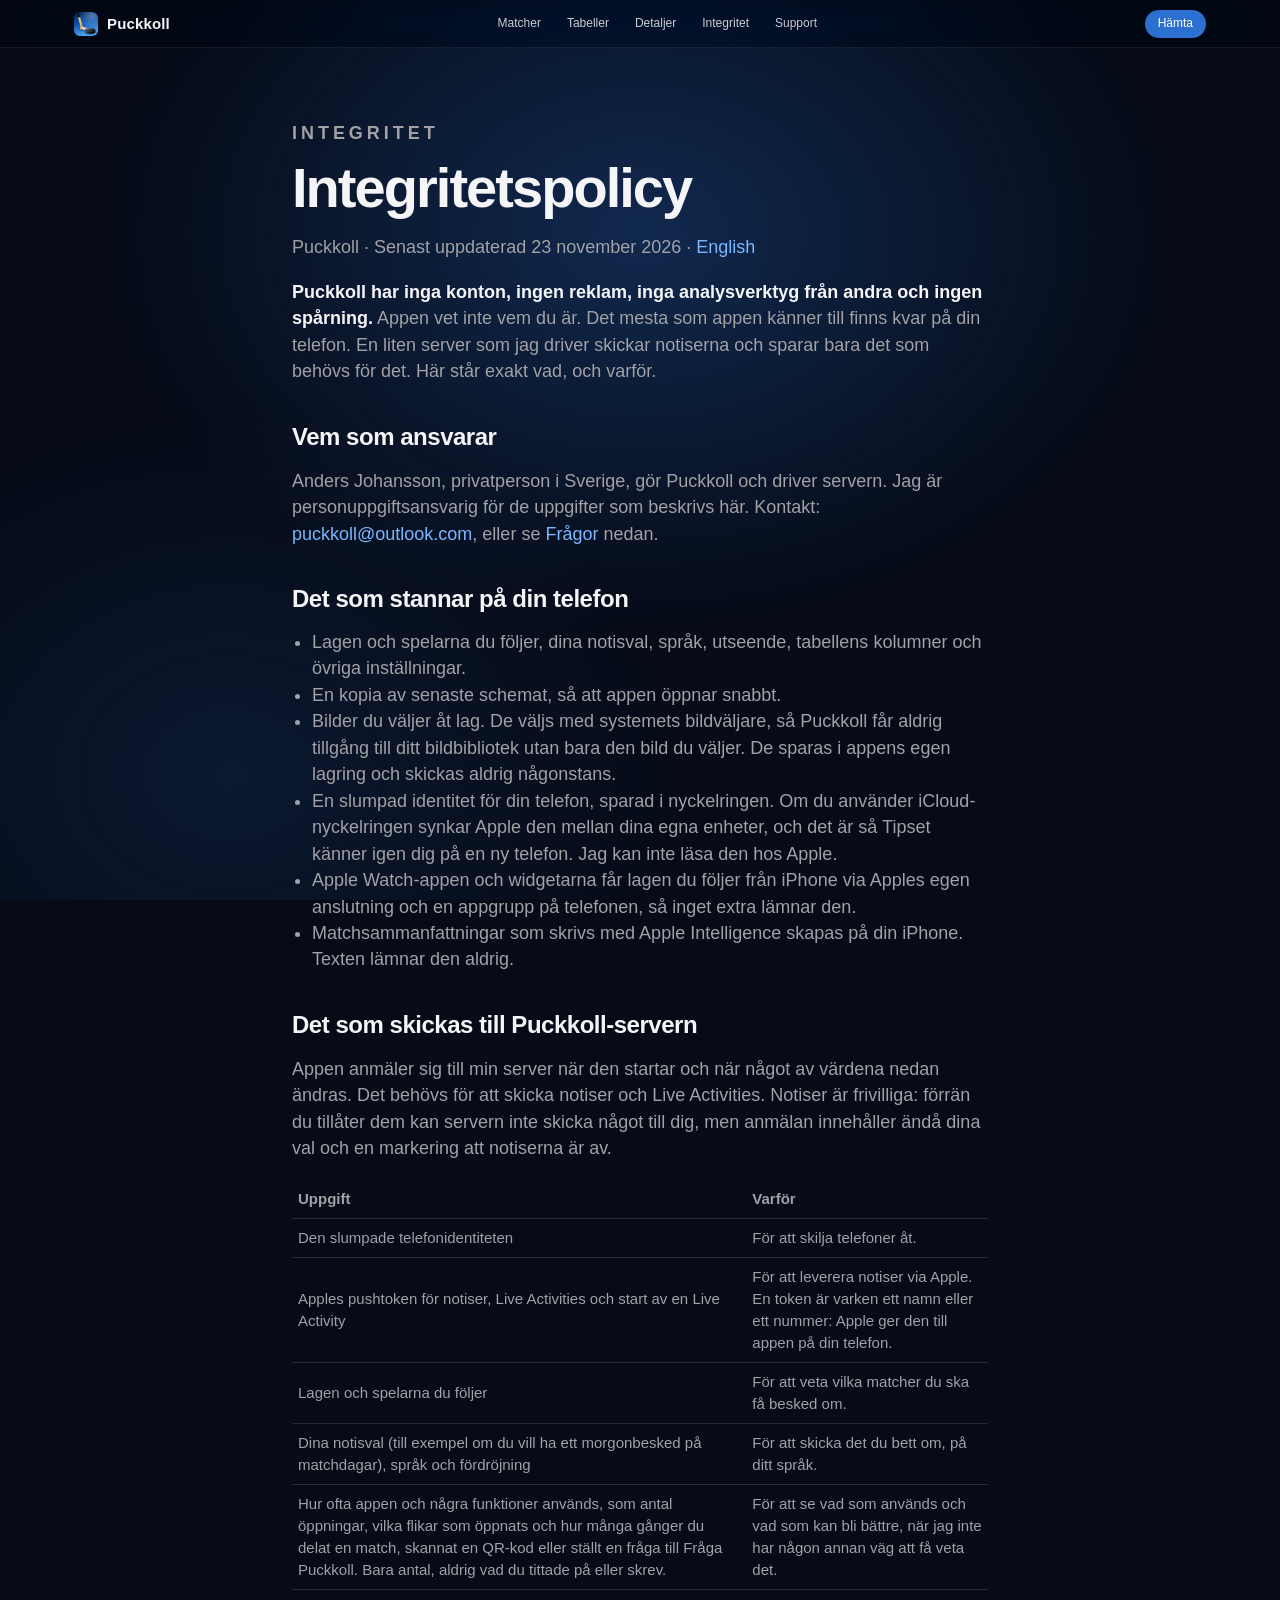
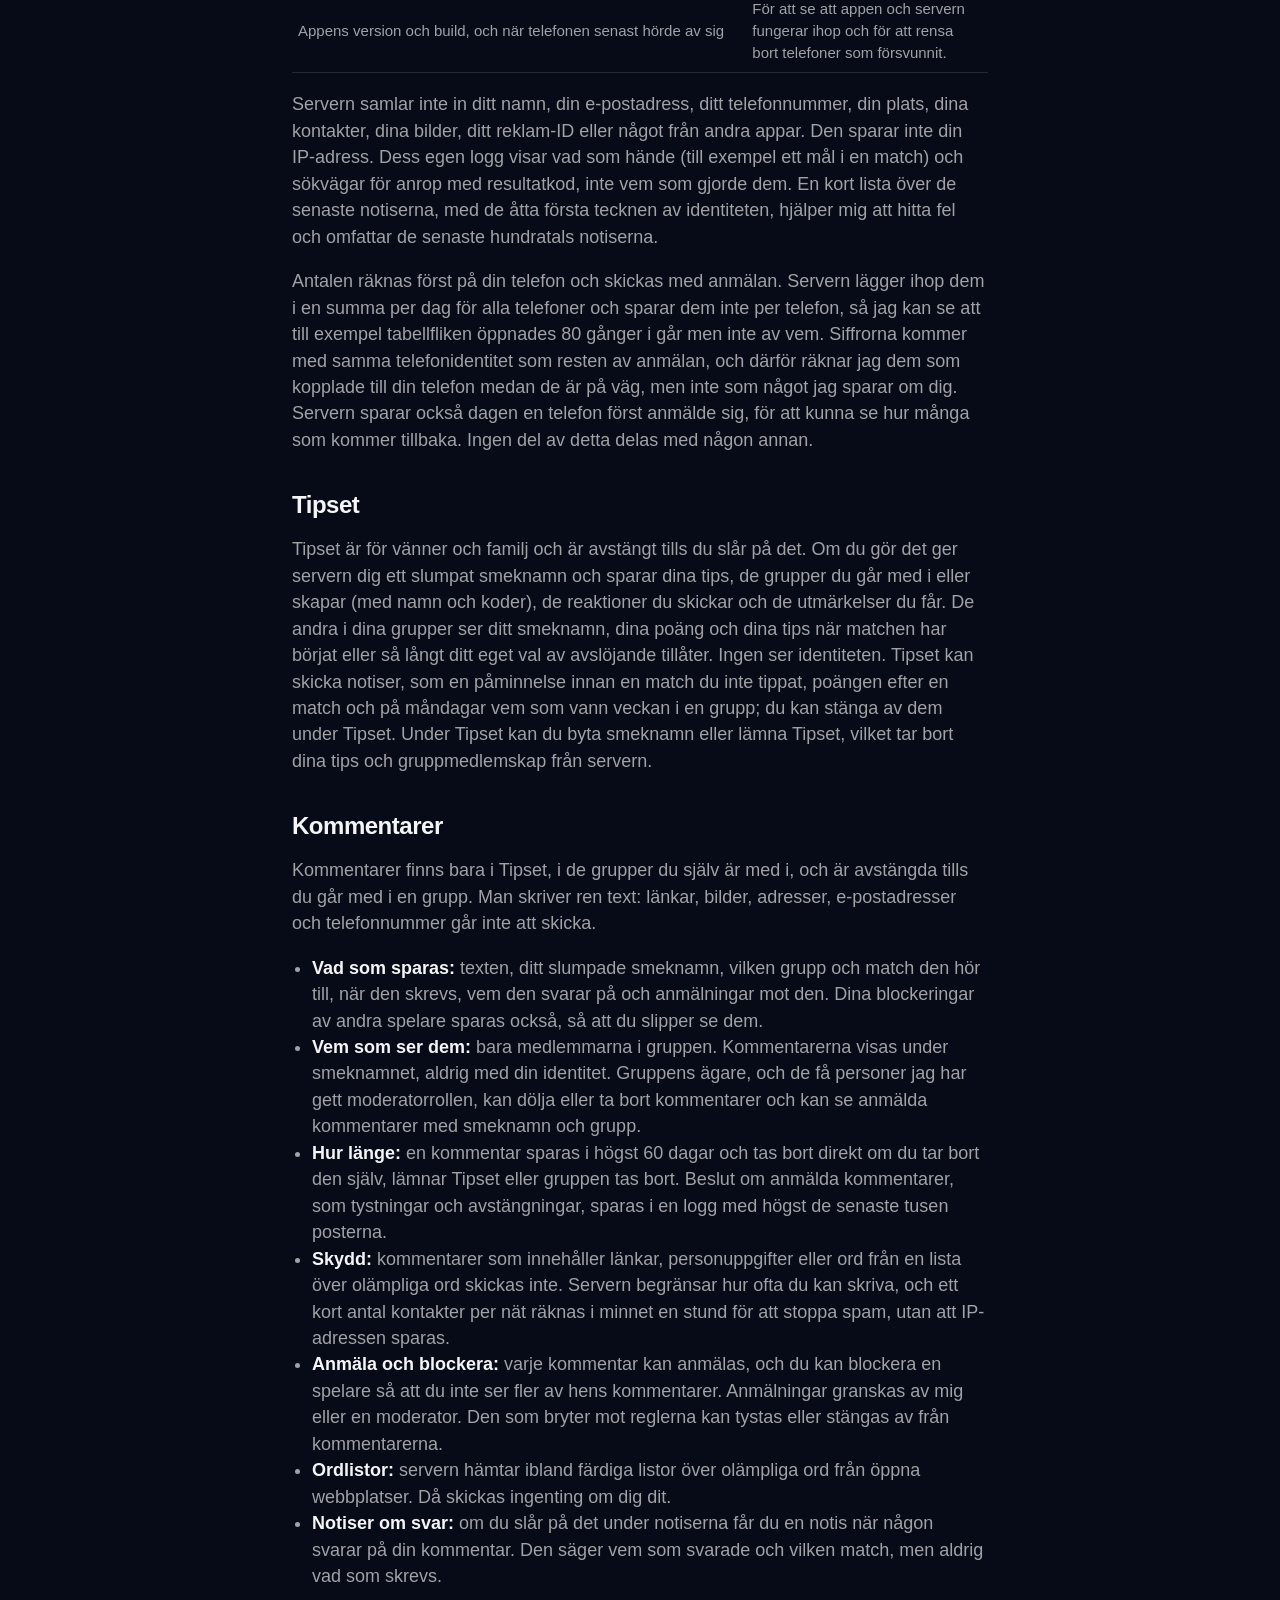
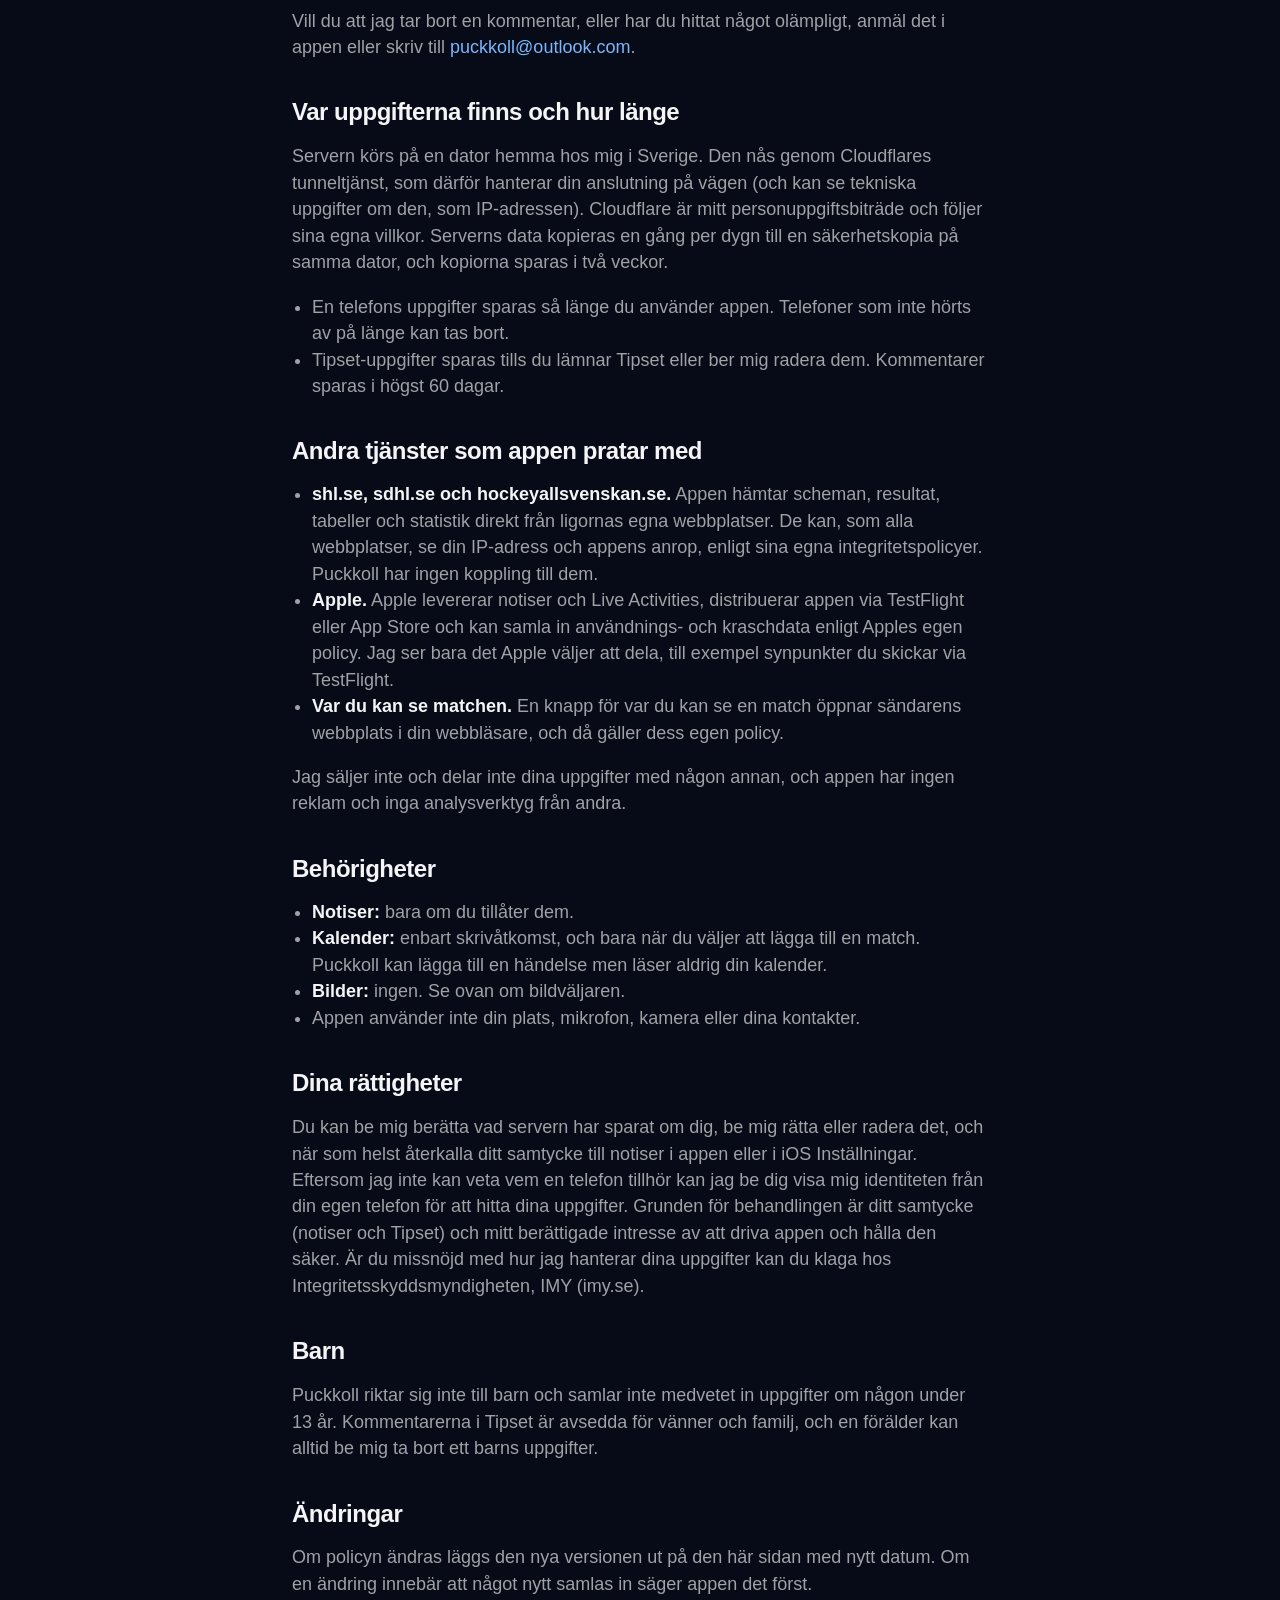
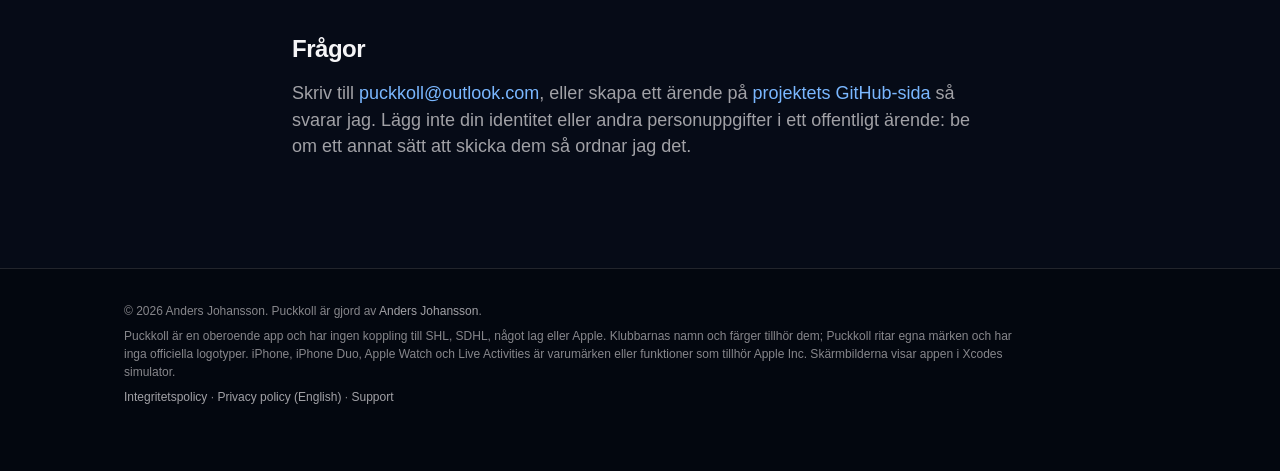
==== commit 1e44b827: "Privacy policy and support: comments, moderation, reply notifications and a contact address (23 Nov " ====
--- a/integritet.html
+++ b/integritet.html
@@ -22,12 +22,12 @@
   <article class="prose">
     <p class="eyebrow">Integritet</p>
   <h1>Integritetspolicy</h1>
-    <p class="meta">Puckkoll &middot; Senast uppdaterad 17 november 2026 &middot; <a href="privacy.html">English</a></p>
+    <p class="meta">Puckkoll &middot; Senast uppdaterad 23 november 2026 &middot; <a href="privacy.html">English</a></p>
 
     <p><strong>Puckkoll har inga konton, ingen reklam, inga analysverktyg från andra och ingen spårning.</strong> Appen vet inte vem du är. Det mesta som appen känner till finns kvar på din telefon. En liten server som jag driver skickar notiserna och sparar bara det som behövs för det. Här står exakt vad, och varför.</p>
 
     <h2>Vem som ansvarar</h2>
-    <p>Anders Johansson, privatperson i Sverige, gör Puckkoll och driver servern. Jag är personuppgiftsansvarig för de uppgifter som beskrivs här. Kontakt: se <a href="#fragor">Frågor</a> nedan.</p>
+    <p>Anders Johansson, privatperson i Sverige, gör Puckkoll och driver servern. Jag är personuppgiftsansvarig för de uppgifter som beskrivs här. Kontakt: <a href="mailto:puckkoll@outlook.com">puckkoll@outlook.com</a>, eller se <a href="#fragor">Frågor</a> nedan.</p>
 
     <h2>Det som stannar på din telefon</h2>
     <ul>
@@ -57,11 +57,23 @@
     <h2>Tipset</h2>
     <p>Tipset är för vänner och familj och är avstängt tills du slår på det. Om du gör det ger servern dig ett slumpat smeknamn och sparar dina tips, de grupper du går med i eller skapar (med namn och koder), de reaktioner du skickar och de utmärkelser du får. De andra i dina grupper ser ditt smeknamn, dina poäng och dina tips när matchen har börjat eller så långt ditt eget val av avslöjande tillåter. Ingen ser identiteten. Tipset kan skicka notiser, som en påminnelse innan en match du inte tippat, poängen efter en match och på måndagar vem som vann veckan i en grupp; du kan stänga av dem under Tipset. Under Tipset kan du byta smeknamn eller lämna Tipset, vilket tar bort dina tips och gruppmedlemskap från servern.</p>
 
+    <h2 id="kommentarer">Kommentarer</h2>
+    <p>Kommentarer finns bara i Tipset, i de grupper du själv är med i, och är avstängda tills du går med i en grupp. Man skriver ren text: länkar, bilder, adresser, e-postadresser och telefonnummer går inte att skicka.</p>
+    <ul>
+      <li><strong>Vad som sparas:</strong> texten, ditt slumpade smeknamn, vilken grupp och match den hör till, när den skrevs, vem den svarar på och anmälningar mot den. Dina blockeringar av andra spelare sparas också, så att du slipper se dem.</li>
+      <li><strong>Vem som ser dem:</strong> bara medlemmarna i gruppen. Kommentarerna visas under smeknamnet, aldrig med din identitet. Gruppens ägare, och de få personer jag har gett moderatorrollen, kan dölja eller ta bort kommentarer och kan se anmälda kommentarer med smeknamn och grupp.</li>
+      <li><strong>Hur länge:</strong> en kommentar sparas i högst 60 dagar och tas bort direkt om du tar bort den själv, lämnar Tipset eller gruppen tas bort. Beslut om anmälda kommentarer, som tystningar och avstängningar, sparas i en logg med högst de senaste tusen posterna.</li>
+      <li><strong>Skydd:</strong> kommentarer som innehåller länkar, personuppgifter eller ord från en lista över olämpliga ord skickas inte. Servern begränsar hur ofta du kan skriva, och ett kort antal kontakter per nät räknas i minnet en stund för att stoppa spam, utan att IP-adressen sparas.</li>
+      <li><strong>Anmäla och blockera:</strong> varje kommentar kan anmälas, och du kan blockera en spelare så att du inte ser fler av hens kommentarer. Anmälningar granskas av mig eller en moderator. Den som bryter mot reglerna kan tystas eller stängas av från kommentarerna.</li>
+      <li><strong>Ordlistor:</strong> servern hämtar ibland färdiga listor över olämpliga ord från öppna webbplatser. Då skickas ingenting om dig dit.</li>
+      <li><strong>Notiser om svar:</strong> om du slår på det under notiserna får du en notis när någon svarar på din kommentar. Den säger vem som svarade och vilken match, men aldrig vad som skrevs.</li>
+    </ul>
+    <p>Vill du att jag tar bort en kommentar, eller har du hittat något olämpligt, anmäl det i appen eller skriv till <a href="mailto:puckkoll@outlook.com">puckkoll@outlook.com</a>.</p>
     <h2>Var uppgifterna finns och hur länge</h2>
     <p>Servern körs på en dator hemma hos mig i Sverige. Den nås genom Cloudflares tunneltjänst, som därför hanterar din anslutning på vägen (och kan se tekniska uppgifter om den, som IP-adressen). Cloudflare är mitt personuppgiftsbiträde och följer sina egna villkor. Serverns data kopieras en gång per dygn till en säkerhetskopia på samma dator, och kopiorna sparas i två veckor.</p>
     <ul>
       <li>En telefons uppgifter sparas så länge du använder appen. Telefoner som inte hörts av på länge kan tas bort.</li>
-      <li>Tipset-uppgifter sparas tills du lämnar Tipset eller ber mig radera dem.</li>
+      <li>Tipset-uppgifter sparas tills du lämnar Tipset eller ber mig radera dem. Kommentarer sparas i högst 60 dagar.</li>
     </ul>
 
     <h2>Andra tjänster som appen pratar med</h2>
@@ -84,13 +96,13 @@
     <p>Du kan be mig berätta vad servern har sparat om dig, be mig rätta eller radera det, och när som helst återkalla ditt samtycke till notiser i appen eller i iOS Inställningar. Eftersom jag inte kan veta vem en telefon tillhör kan jag be dig visa mig identiteten från din egen telefon för att hitta dina uppgifter. Grunden för behandlingen är ditt samtycke (notiser och Tipset) och mitt berättigade intresse av att driva appen och hålla den säker. Är du missnöjd med hur jag hanterar dina uppgifter kan du klaga hos Integritetsskyddsmyndigheten, IMY (imy.se).</p>
 
     <h2>Barn</h2>
-    <p>Puckkoll riktar sig inte till barn och samlar inte medvetet in uppgifter om någon under 13 år.</p>
+    <p>Puckkoll riktar sig inte till barn och samlar inte medvetet in uppgifter om någon under 13 år. Kommentarerna i Tipset är avsedda för vänner och familj, och en förälder kan alltid be mig ta bort ett barns uppgifter.</p>
 
     <h2>Ändringar</h2>
     <p>Om policyn ändras läggs den nya versionen ut på den här sidan med nytt datum. Om en ändring innebär att något nytt samlas in säger appen det först.</p>
 
     <h2 id="fragor">Frågor</h2>
-    <p>Skapa ett ärende på <a href="https://github.com/iDrewn/puckkoll-site/issues">projektets GitHub-sida</a> så svarar jag där. Lägg inte din identitet eller andra personuppgifter i ett offentligt ärende: be om ett annat sätt att skicka dem så ordnar jag det.</p>
+    <p>Skriv till <a href="mailto:puckkoll@outlook.com">puckkoll@outlook.com</a>, eller skapa ett ärende på <a href="https://github.com/iDrewn/puckkoll-site/issues">projektets GitHub-sida</a> så svarar jag. Lägg inte din identitet eller andra personuppgifter i ett offentligt ärende: be om ett annat sätt att skicka dem så ordnar jag det.</p>
   </article>
 </main>
 <footer><div class="wrap"><p>&copy; 2026 Anders Johansson. Puckkoll är gjord av <a href="https://github.com/iDrewn">Anders Johansson</a>.</p><p>Puckkoll är en oberoende app och har ingen koppling till SHL, SDHL, något lag eller Apple. Klubbarnas namn och färger tillhör dem; Puckkoll ritar egna märken och har inga officiella logotyper. iPhone, iPhone Duo, Apple Watch och Live Activities är varumärken eller funktioner som tillhör Apple Inc. Skärmbilderna visar appen i Xcodes simulator.</p><p><a href="integritet.html">Integritetspolicy</a> &middot; <a href="privacy.html">Privacy policy (English)</a> &middot; <a href="support.html">Support</a></p></div></footer>
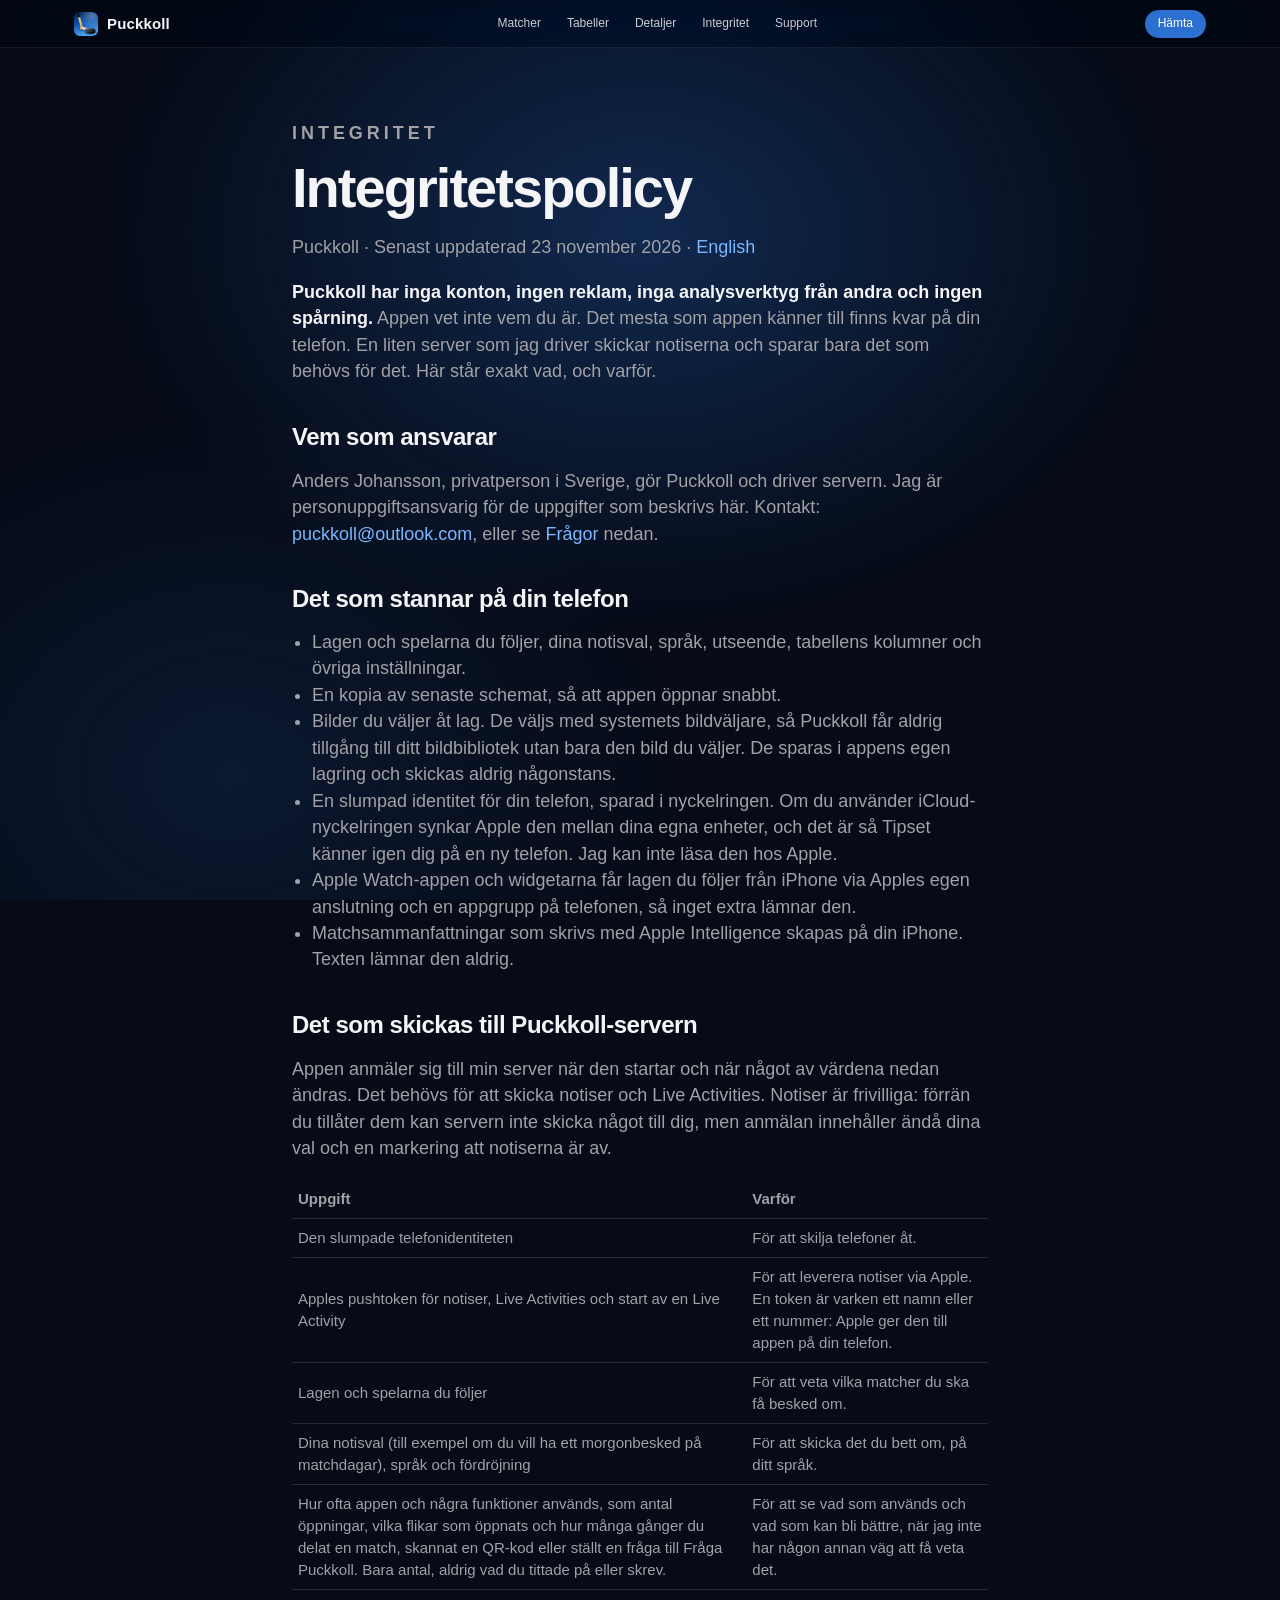
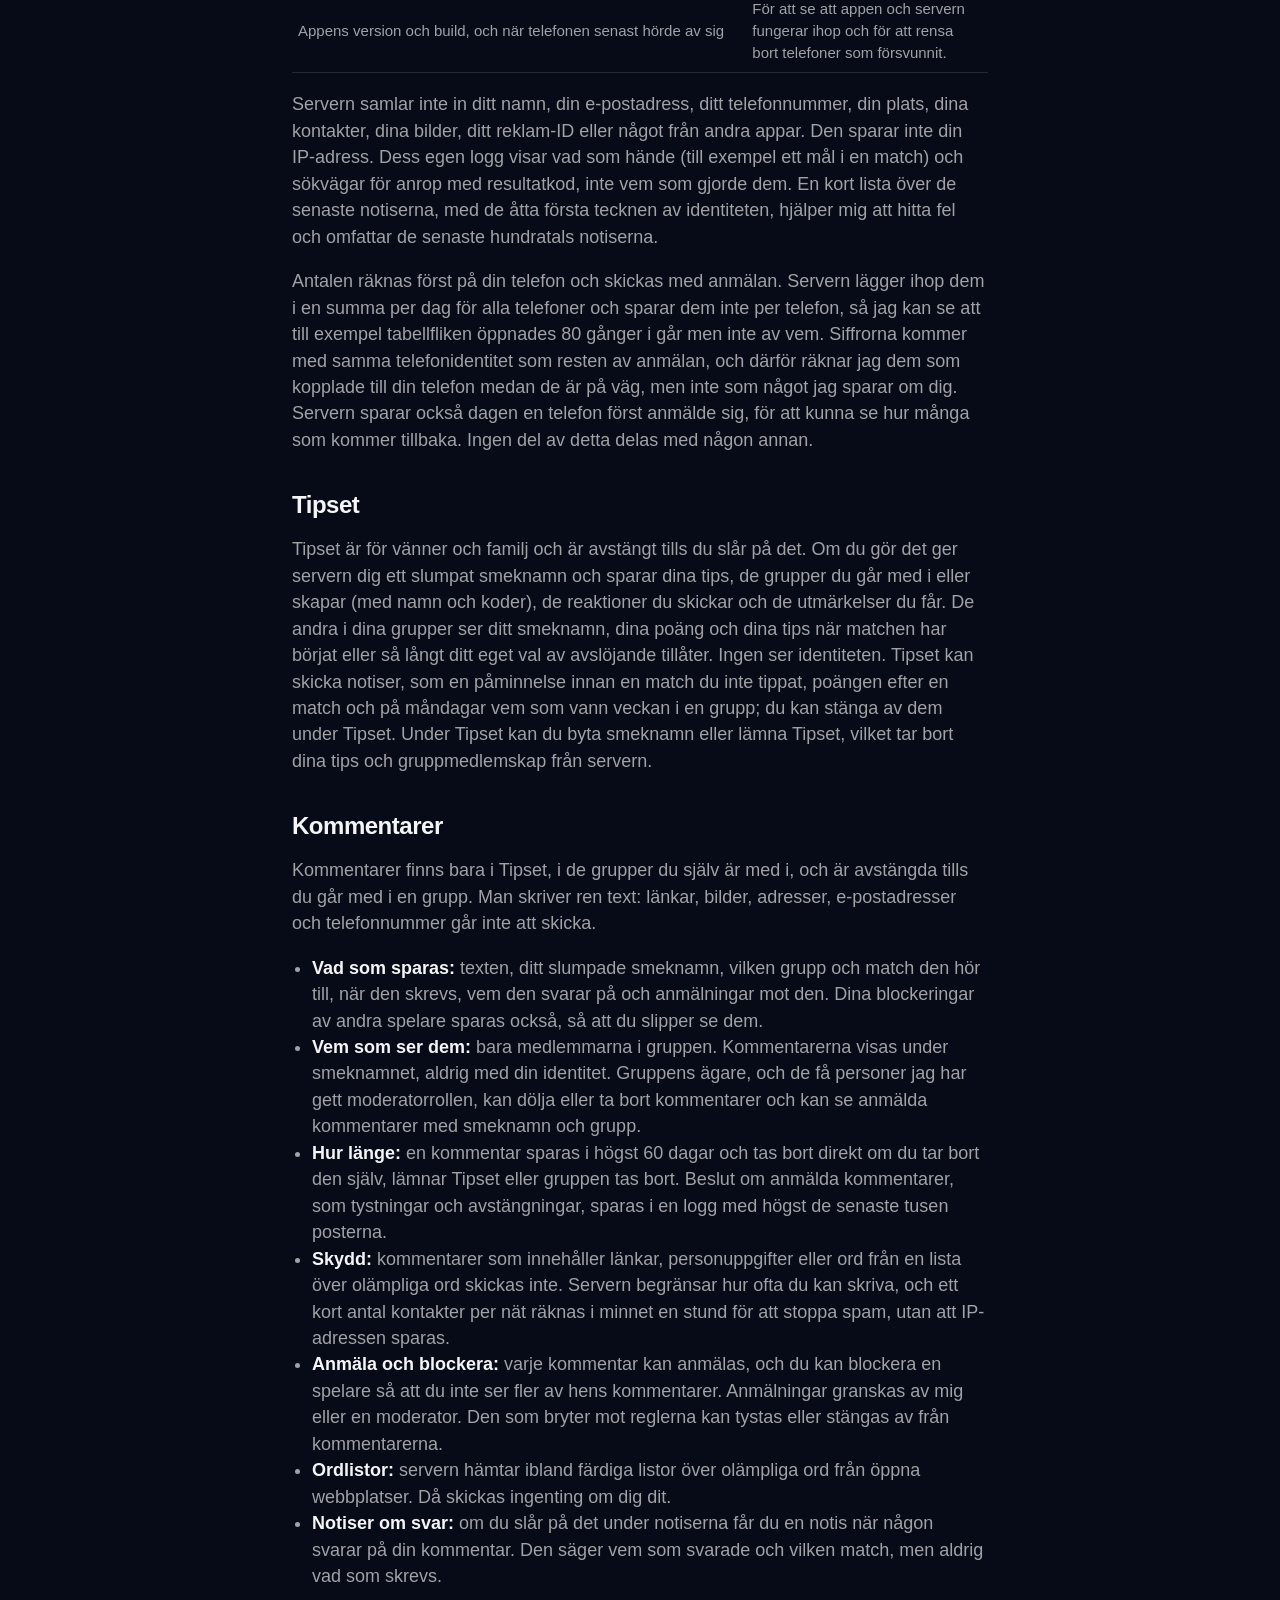
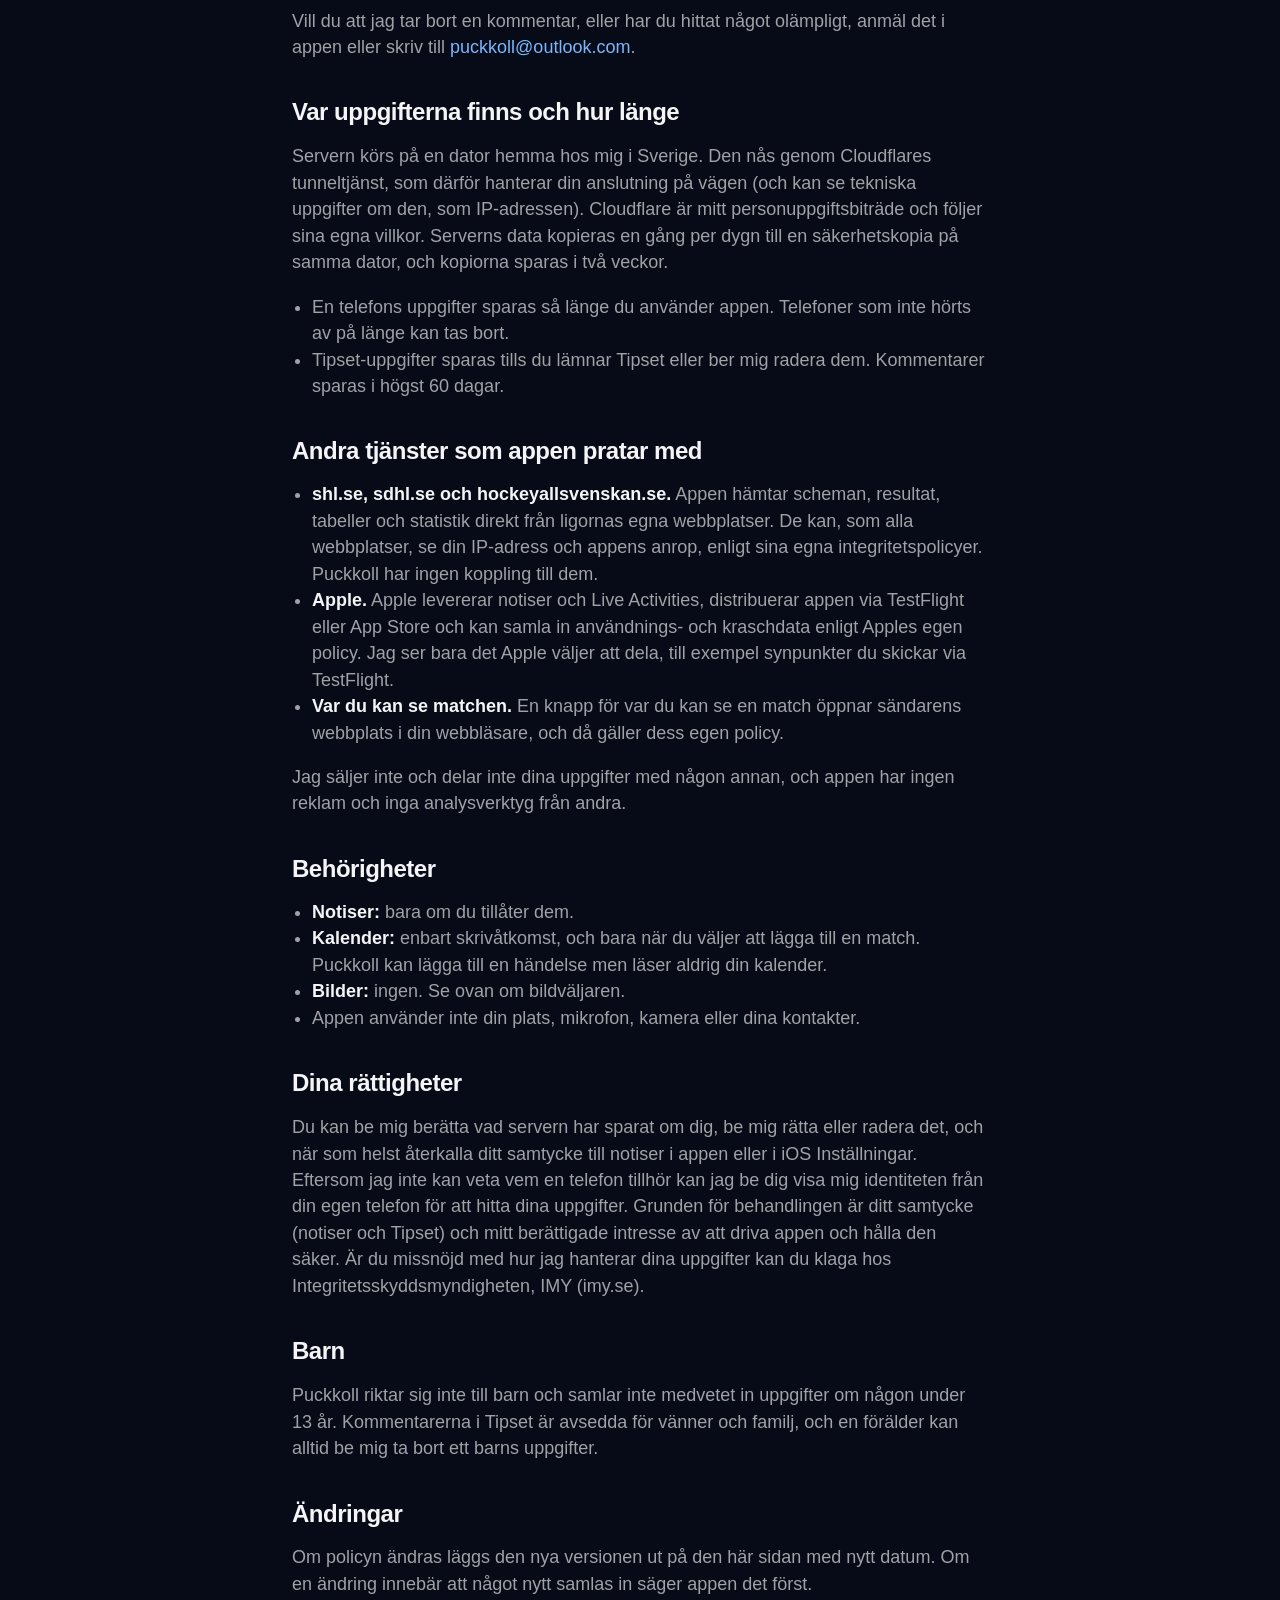
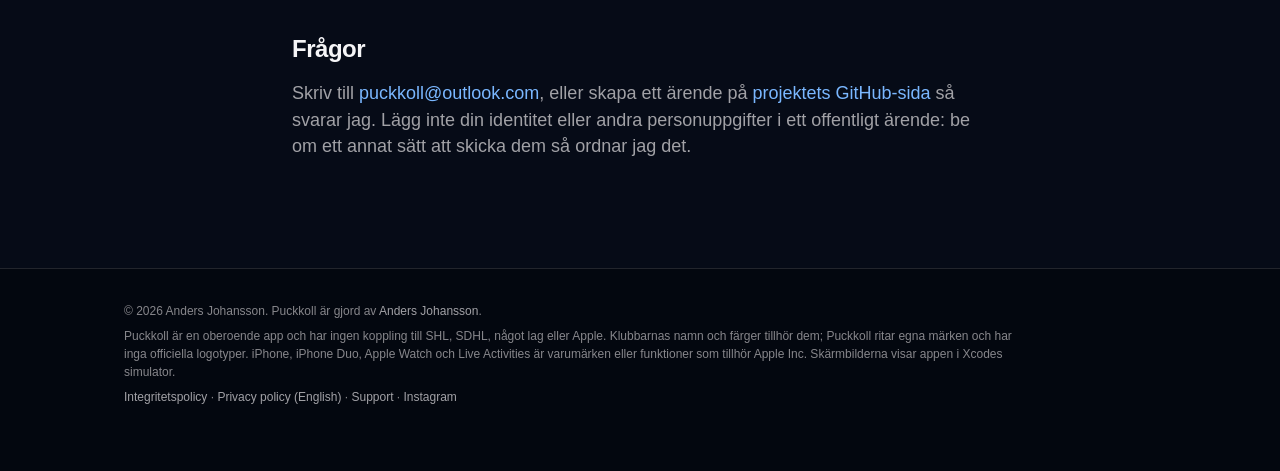
==== commit bfd4efab: "Footer: link to Instagram (@puckkoll) Co-Authored-By: Claude Sonnet 5.5 <noreply@anthropic.com>" ====
--- a/integritet.html
+++ b/integritet.html
@@ -105,6 +105,6 @@
     <p>Skriv till <a href="mailto:puckkoll@outlook.com">puckkoll@outlook.com</a>, eller skapa ett ärende på <a href="https://github.com/iDrewn/puckkoll-site/issues">projektets GitHub-sida</a> så svarar jag. Lägg inte din identitet eller andra personuppgifter i ett offentligt ärende: be om ett annat sätt att skicka dem så ordnar jag det.</p>
   </article>
 </main>
-<footer><div class="wrap"><p>&copy; 2026 Anders Johansson. Puckkoll är gjord av <a href="https://github.com/iDrewn">Anders Johansson</a>.</p><p>Puckkoll är en oberoende app och har ingen koppling till SHL, SDHL, något lag eller Apple. Klubbarnas namn och färger tillhör dem; Puckkoll ritar egna märken och har inga officiella logotyper. iPhone, iPhone Duo, Apple Watch och Live Activities är varumärken eller funktioner som tillhör Apple Inc. Skärmbilderna visar appen i Xcodes simulator.</p><p><a href="integritet.html">Integritetspolicy</a> &middot; <a href="privacy.html">Privacy policy (English)</a> &middot; <a href="support.html">Support</a></p></div></footer>
+<footer><div class="wrap"><p>&copy; 2026 Anders Johansson. Puckkoll är gjord av <a href="https://github.com/iDrewn">Anders Johansson</a>.</p><p>Puckkoll är en oberoende app och har ingen koppling till SHL, SDHL, något lag eller Apple. Klubbarnas namn och färger tillhör dem; Puckkoll ritar egna märken och har inga officiella logotyper. iPhone, iPhone Duo, Apple Watch och Live Activities är varumärken eller funktioner som tillhör Apple Inc. Skärmbilderna visar appen i Xcodes simulator.</p><p><a href="integritet.html">Integritetspolicy</a> &middot; <a href="privacy.html">Privacy policy (English)</a> &middot; <a href="support.html">Support</a> &middot; <a href="https://www.instagram.com/puckkoll" rel="noopener">Instagram</a></p></div></footer>
 </body>
 </html>
